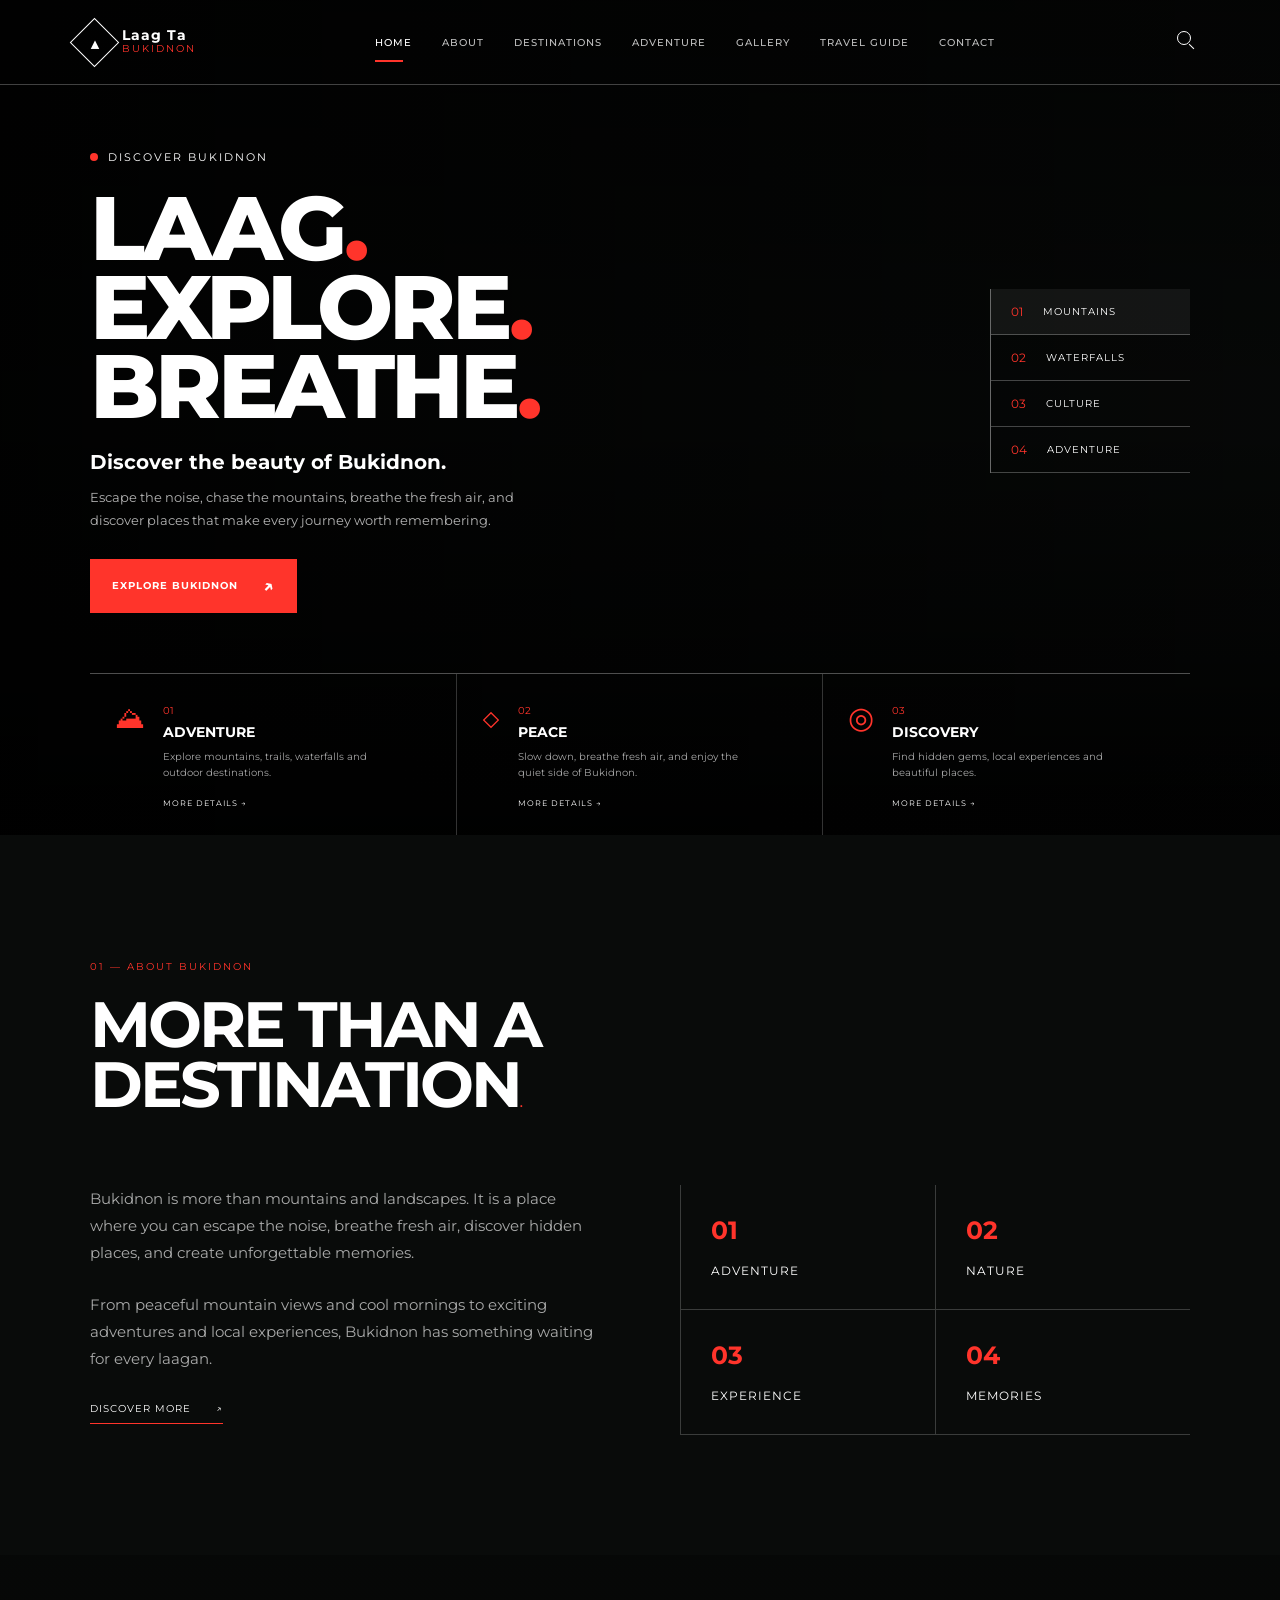
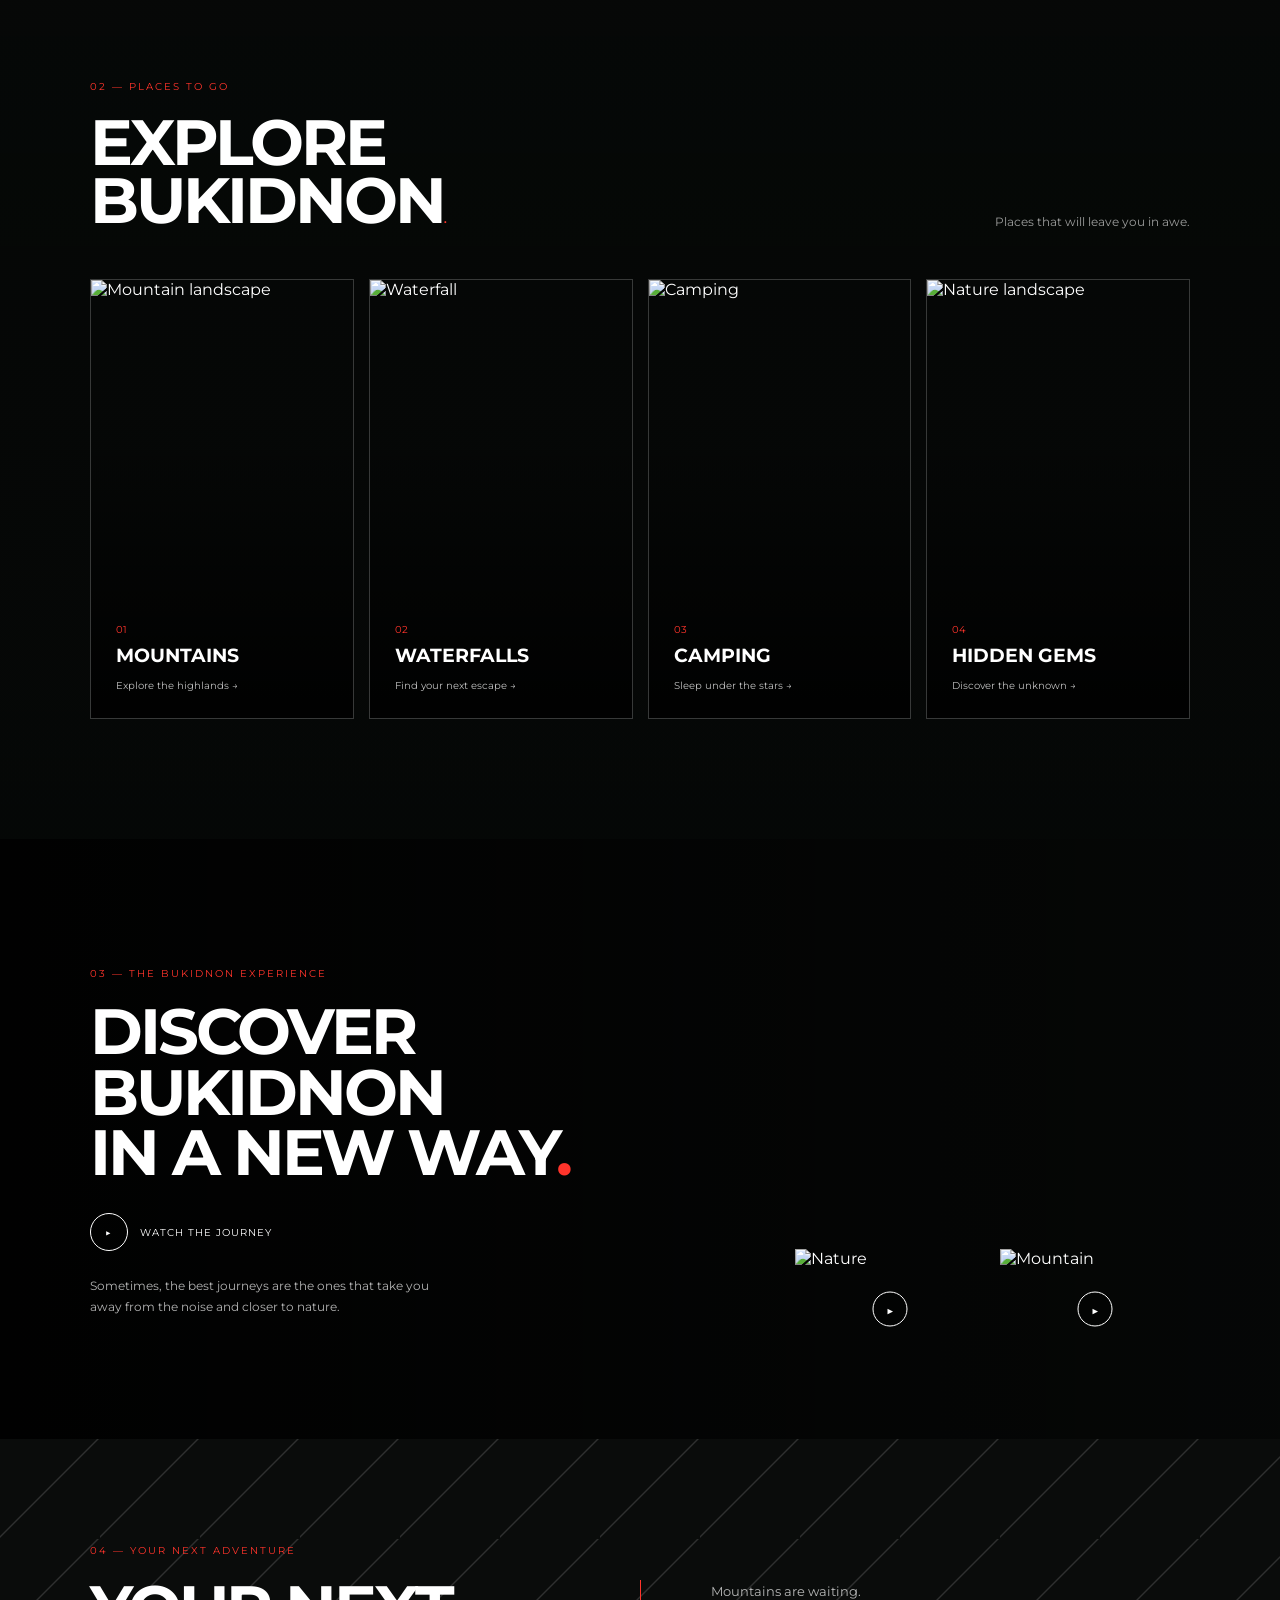
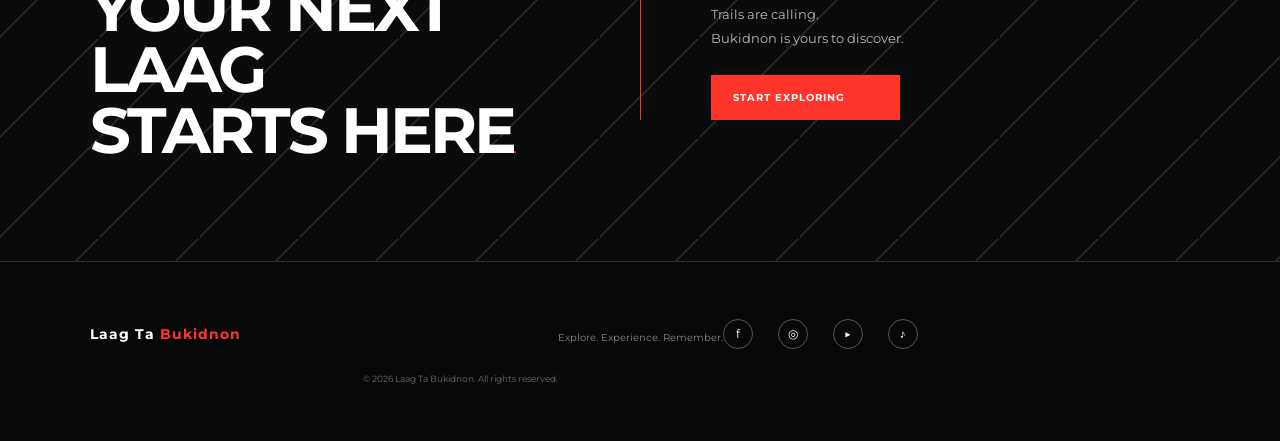
==== index.html @ c911a961 "Temp." ====
<!DOCTYPE html>
<html lang="en">
<head>
    <meta charset="UTF-8">
    <meta name="viewport" content="width=device-width, initial-scale=1.0">

    <title>Laag Ta Bukidnon | Explore Bukidnon</title>

    <link rel="stylesheet" href="style.css">

    <!-- Google Font -->
    <link rel="preconnect" href="https://fonts.googleapis.com">
    <link rel="preconnect" href="https://fonts.gstatic.com" crossorigin>
    <link href="https://fonts.googleapis.com/css2?family=Montserrat:wght@300;400;500;600;700;800&display=swap" rel="stylesheet">
</head>

<body>

    <!-- ================= NAVBAR ================= -->

    <header class="navbar">

        <a href="#home" class="logo">

            <div class="logo-symbol">
                <span>▲</span>
            </div>

            <div class="logo-name">
                <strong>Laag Ta</strong>
                <small>BUKIDNON</small>
            </div>

        </a>


        <nav class="nav-links">

            <a href="#home" class="active">HOME</a>
            <a href="#about">ABOUT</a>
            <a href="#destinations">DESTINATIONS</a>
            <a href="#adventure">ADVENTURE</a>
            <a href="#gallery">GALLERY</a>
            <a href="#guide">TRAVEL GUIDE</a>
            <a href="#contact">CONTACT</a>

        </nav>


        <button class="search-btn" aria-label="Search">
            <span></span>
        </button>


        <button class="menu-btn" id="menuBtn">
            ☰
        </button>

    </header>


    <!-- ================= HERO ================= -->

    <main>

        <section class="hero" id="home">

            <div class="hero-overlay"></div>

            <div class="hero-container">

                <div class="hero-text">

                    <div class="hero-label">
                        <span></span>
                        DISCOVER BUKIDNON
                    </div>


                    <h1>
                        LAAG<span>.</span><br>
                        EXPLORE<span>.</span><br>
                        BREATHE<span>.</span>
                    </h1>


                    <h2>
                        Discover the beauty of Bukidnon.
                    </h2>


                    <p>
                        Escape the noise, chase the mountains,
                        breathe the fresh air, and discover places
                        that make every journey worth remembering.
                    </p>


                    <a href="#destinations" class="red-btn">
                        EXPLORE BUKIDNON
                        <span>↗</span>
                    </a>

                </div>


                <!-- HERO NUMBERS -->

                <div class="hero-number-list">

                    <div class="hero-number active">
                        <span>01</span>
                        <p>MOUNTAINS</p>
                    </div>

                    <div class="hero-number">
                        <span>02</span>
                        <p>WATERFALLS</p>
                    </div>

                    <div class="hero-number">
                        <span>03</span>
                        <p>CULTURE</p>
                    </div>

                    <div class="hero-number">
                        <span>04</span>
                        <p>ADVENTURE</p>
                    </div>

                </div>

            </div>


            <!-- HERO FEATURE CARDS -->

            <div class="hero-features">

                <div class="feature">

                    <div class="feature-icon">
                        ⛰
                    </div>

                    <div>
                        <small>01</small>

                        <h3>ADVENTURE</h3>

                        <p>
                            Explore mountains, trails,
                            waterfalls and outdoor destinations.
                        </p>

                        <a href="#adventure">
                            MORE DETAILS →
                        </a>
                    </div>

                </div>


                <div class="feature">

                    <div class="feature-icon">
                        ◇
                    </div>

                    <div>
                        <small>02</small>

                        <h3>PEACE</h3>

                        <p>
                            Slow down, breathe fresh air,
                            and enjoy the quiet side of Bukidnon.
                        </p>

                        <a href="#about">
                            MORE DETAILS →
                        </a>
                    </div>

                </div>


                <div class="feature">

                    <div class="feature-icon">
                        ◎
                    </div>

                    <div>
                        <small>03</small>

                        <h3>DISCOVERY</h3>

                        <p>
                            Find hidden gems, local experiences
                            and beautiful places.
                        </p>

                        <a href="#destinations">
                            MORE DETAILS →
                        </a>
                    </div>

                </div>

            </div>

        </section>


        <!-- ================= ABOUT ================= -->

        <section class="about section" id="about">

            <div class="section-title">

                <span>01 — ABOUT BUKIDNON</span>

                <h2>
                    MORE THAN A<br>
                    DESTINATION<span>.</span>
                </h2>

            </div>


            <div class="about-content">

                <div class="about-text">

                    <p>
                        Bukidnon is more than mountains and
                        landscapes. It is a place where you can
                        escape the noise, breathe fresh air,
                        discover hidden places, and create
                        unforgettable memories.
                    </p>

                    <p>
                        From peaceful mountain views and cool
                        mornings to exciting adventures and
                        local experiences, Bukidnon has something
                        waiting for every laagan.
                    </p>


                    <a href="#destinations" class="line-link">
                        DISCOVER MORE
                        <span>↗</span>
                    </a>

                </div>


                <div class="about-stats">

                    <div>
                        <strong>01</strong>
                        <span>ADVENTURE</span>
                    </div>

                    <div>
                        <strong>02</strong>
                        <span>NATURE</span>
                    </div>

                    <div>
                        <strong>03</strong>
                        <span>EXPERIENCE</span>
                    </div>

                    <div>
                        <strong>04</strong>
                        <span>MEMORIES</span>
                    </div>

                </div>

            </div>

        </section>


        <!-- ================= DESTINATIONS ================= -->

        <section class="destinations section" id="destinations">

            <div class="destination-header">

                <div>

                    <span>02 — PLACES TO GO</span>

                    <h2>
                        EXPLORE<br>
                        BUKIDNON<span>.</span>
                    </h2>

                </div>

                <p>
                    Places that will leave you in awe.
                </p>

            </div>


            <div class="destination-grid">

                <!-- CARD 1 -->

                <article class="destination-card">

                    <img
                        src="https://images.unsplash.com/photo-1464822759023-fed622ff2c3b?auto=format&fit=crop&w=900&q=80"
                        alt="Mountain landscape"
                    >

                    <div class="card-overlay"></div>

                    <div class="card-info">

                        <span>01</span>

                        <h3>MOUNTAINS</h3>

                        <a href="#">
                            Explore the highlands →
                        </a>

                    </div>

                </article>


                <!-- CARD 2 -->

                <article class="destination-card">

                    <img
                        src="https://images.unsplash.com/photo-1432405972618-c60b0225b8f9?auto=format&fit=crop&w=900&q=80"
                        alt="Waterfall"
                    >

                    <div class="card-overlay"></div>

                    <div class="card-info">

                        <span>02</span>

                        <h3>WATERFALLS</h3>

                        <a href="#">
                            Find your next escape →
                        </a>

                    </div>

                </article>


                <!-- CARD 3 -->

                <article class="destination-card">

                    <img
                        src="https://images.unsplash.com/photo-1504851149312-7a075b496cc7?auto=format&fit=crop&w=900&q=80"
                        alt="Camping"
                    >

                    <div class="card-overlay"></div>

                    <div class="card-info">

                        <span>03</span>

                        <h3>CAMPING</h3>

                        <a href="#">
                            Sleep under the stars →
                        </a>

                    </div>

                </article>


                <!-- CARD 4 -->

                <article class="destination-card">

                    <img
                        src="https://images.unsplash.com/photo-1500534623283-312aade485b7?auto=format&fit=crop&w=900&q=80"
                        alt="Nature landscape"
                    >

                    <div class="card-overlay"></div>

                    <div class="card-info">

                        <span>04</span>

                        <h3>HIDDEN GEMS</h3>

                        <a href="#">
                            Discover the unknown →
                        </a>

                    </div>

                </article>

            </div>

        </section>


        <!-- ================= ADVENTURE ================= -->

        <section class="adventure" id="adventure">

            <div class="adventure-overlay"></div>

            <div class="adventure-content">

                <span>03 — THE BUKIDNON EXPERIENCE</span>

                <h2>
                    DISCOVER BUKIDNON<br>
                    IN A NEW WAY<span>.</span>
                </h2>


                <button class="watch-btn" id="watchBtn">

                    <span class="play-icon">▶</span>

                    WATCH THE JOURNEY

                </button>


                <p>
                    Sometimes, the best journeys are the ones
                    that take you away from the noise and closer
                    to nature.
                </p>

            </div>


            <div class="mini-gallery">

                <div class="mini-card">

                    <img
                        src="https://images.unsplash.com/photo-1500534623283-312aade485b7?auto=format&fit=crop&w=800&q=80"
                        alt="Nature"
                    >

                    <button class="mini-play">▶</button>

                </div>


                <div class="mini-card">

                    <img
                        src="https://images.unsplash.com/photo-1464822759023-fed622ff2c3b?auto=format&fit=crop&w=800&q=80"
                        alt="Mountain"
                    >

                    <button class="mini-play">▶</button>

                </div>

            </div>

        </section>


        <!-- ================= GUIDE CTA ================= -->

        <section class="guide" id="guide">

            <div class="guide-decoration"></div>

            <div class="guide-left">

                <span>04 — YOUR NEXT ADVENTURE</span>

                <h2>
                    YOUR NEXT LAAG<br>
                    STARTS HERE<span>.</span>
                </h2>

            </div>


            <div class="guide-right">

                <p>
                    Mountains are waiting.<br>
                    Trails are calling.<br>
                    Bukidnon is yours to discover.
                </p>

                <a href="#destinations" class="red-btn">
                    START EXPLORING
                    <span>→</span>
                </a>

            </div>

        </section>

    </main>


    <!-- ================= FOOTER ================= -->

    <footer id="contact">

        <div class="footer-logo">
            Laag Ta <span>Bukidnon</span>
        </div>

        <p>
            Explore. Experience. Remember.
        </p>


        <div class="socials">

            <a href="#">f</a>
            <a href="#">◎</a>
            <a href="#">▶</a>
            <a href="#">♪</a>

        </div>


        <div class="copyright">
            © 2026 Laag Ta Bukidnon. All rights reserved.
        </div>

    </footer>


    <!-- JAVASCRIPT -->

    <script src="script.js"></script>

</body>
</html>
---- style.css ----
/* ========================================
   RESET
======================================== */

* {
    margin: 0;
    padding: 0;
    box-sizing: border-box;
}

html {
    scroll-behavior: smooth;
}

body {
    font-family: "Montserrat", Arial, sans-serif;
    background: #080a09;
    color: white;
}

a {
    color: inherit;
    text-decoration: none;
}

button {
    font-family: inherit;
}


/* ========================================
   NAVBAR
======================================== */

.navbar {
    position: absolute;
    z-index: 100;

    top: 0;
    left: 0;

    width: 100%;
    height: 85px;

    padding: 0 6%;

    display: flex;
    align-items: center;
    justify-content: space-between;

    border-bottom: 1px solid rgba(255,255,255,0.25);
}


/* LOGO */

.logo {
    display: flex;
    align-items: center;
    gap: 10px;
}

.logo-symbol {
    width: 35px;
    height: 35px;

    display: flex;
    align-items: center;
    justify-content: center;

    border: 1px solid white;

    transform: rotate(45deg);
}

.logo-symbol span {
    transform: rotate(-45deg);

    font-size: 20px;
}

.logo-name {
    display: flex;
    flex-direction: column;

    line-height: 14px;
}

.logo-name strong {
    font-size: 14px;
    letter-spacing: 1px;
}

.logo-name small {
    color: #ff342b;

    font-size: 10px;
    letter-spacing: 2px;
}


/* NAV LINKS */

.nav-links {
    display: flex;
    gap: 30px;
}

.nav-links a {
    position: relative;

    color: rgba(255,255,255,0.75);

    font-size: 10px;
    font-weight: 500;
    letter-spacing: 1px;

    transition: 0.3s;
}

.nav-links a:hover {
    color: white;
}

.nav-links a.active {
    color: white;
}

.nav-links a.active::after {
    content: "";

    position: absolute;

    left: 0;
    bottom: -13px;

    width: 28px;
    height: 2px;

    background: #ff342b;
}


/* SEARCH */

.search-btn {
    width: 30px;
    height: 30px;

    border: 0;
    background: transparent;

    cursor: pointer;

    position: relative;
}

.search-btn span {
    position: absolute;

    width: 14px;
    height: 14px;

    border: 1.5px solid white;
    border-radius: 50%;

    top: 4px;
    left: 4px;
}

.search-btn span::after {
    content: "";

    position: absolute;

    width: 7px;
    height: 1px;

    background: white;

    right: -5px;
    bottom: -3px;

    transform: rotate(45deg);
}


/* MOBILE MENU */

.menu-btn {
    display: none;

    color: white;

    border: 0;
    background: transparent;

    font-size: 25px;

    cursor: pointer;
}


/* ========================================
   HERO
======================================== */

.hero {
    position: relative;

    min-height: 760px;

    display: flex;
    flex-direction: column;
    justify-content: space-between;

    background-image:
        url("https://images.unsplash.com/photo-1464822759023-fed622ff2c3b?auto=format&fit=crop&w=2200&q=90");

    background-size: cover;
    background-position: center;
}


/* DARK OVERLAY */

.hero-overlay {
    position: absolute;

    inset: 0;

    background:
        linear-gradient(
            90deg,
            rgba(0,0,0,0.85),
            rgba(0,0,0,0.25)
        ),
        linear-gradient(
            to bottom,
            rgba(0,0,0,0.45),
            transparent 50%,
            rgba(0,0,0,0.85)
        );
}


/* HERO CONTAINER */

.hero-container {
    position: relative;
    z-index: 2;

    min-height: 570px;

    padding: 150px 7% 60px;

    display: flex;
    align-items: center;
    justify-content: space-between;
}


/* HERO TEXT */

.hero-text {
    max-width: 620px;
}

.hero-label {
    display: flex;
    align-items: center;
    gap: 10px;

    margin-bottom: 25px;

    font-size: 11px;
    letter-spacing: 2px;
}

.hero-label span {
    width: 8px;
    height: 8px;

    background: #ff342b;

    border-radius: 50%;
}


.hero-text h1 {
    font-size: clamp(60px, 7vw, 105px);

    line-height: 0.88;

    letter-spacing: -4px;

    font-weight: 800;

    margin-bottom: 25px;
}

.hero-text h1 span {
    color: #ff342b;
}


.hero-text h2 {
    font-size: 20px;

    margin-bottom: 12px;
}

.hero-text > p {
    max-width: 430px;

    color: rgba(255,255,255,0.7);

    font-size: 13px;

    line-height: 1.7;

    margin-bottom: 28px;
}


/* RED BUTTON */

.red-btn {
    display: inline-flex;
    align-items: center;
    gap: 25px;

    padding: 16px 22px;

    background: #ff342b;

    font-size: 10px;
    font-weight: 700;

    letter-spacing: 1px;

    transition: 0.3s;
}

.red-btn:hover {
    background: white;
    color: black;

    transform: translateY(-3px);
}

.red-btn span {
    font-size: 18px;
}


/* HERO NUMBERS */

.hero-number-list {
    width: 200px;

    border-left: 1px solid rgba(255,255,255,0.4);
}

.hero-number {
    display: flex;
    align-items: center;
    gap: 20px;

    padding: 15px 20px;

    border-bottom: 1px solid rgba(255,255,255,0.25);

    transition: 0.3s;
}

.hero-number span {
    color: #ff342b;

    font-size: 12px;
}

.hero-number p {
    font-size: 10px;

    letter-spacing: 1px;
}

.hero-number:hover,
.hero-number.active {
    background: rgba(255,255,255,0.06);
}


/* ========================================
   HERO FEATURES
======================================== */

.hero-features {
    position: relative;
    z-index: 3;

    display: grid;
    grid-template-columns: repeat(3, 1fr);

    margin: 0 7%;

    border-top: 1px solid rgba(255,255,255,0.3);
}

.feature {
    display: flex;
    gap: 18px;

    padding: 25px;

    border-right: 1px solid rgba(255,255,255,0.2);
}

.feature:last-child {
    border-right: none;
}

.feature-icon {
    color: #ff342b;

    font-size: 30px;
}

.feature small {
    color: #ff342b;

    font-size: 10px;
}

.feature h3 {
    font-size: 14px;

    margin: 5px 0 8px;
}

.feature p {
    color: rgba(255,255,255,0.65);

    font-size: 10px;

    line-height: 1.6;

    max-width: 220px;

    margin-bottom: 10px;
}

.feature a {
    font-size: 8px;

    letter-spacing: 1px;

    transition: 0.3s;
}

.feature a:hover {
    color: #ff342b;
}


/* ========================================
   GENERAL SECTION
======================================== */

.section {
    padding: 120px 7%;
}

.section-title span,
.destination-header span,
.adventure-content > span,
.guide span {
    color: #ff342b;

    font-size: 10px;

    letter-spacing: 2px;
}


/* ========================================
   ABOUT
======================================== */

.about {
    background: #090b0a;
}

.section-title h2 {
    font-size: clamp(45px, 5vw, 75px);

    line-height: 0.95;

    margin-top: 20px;

    letter-spacing: -3px;
}

.section-title h2 span {
    color: #ff342b;
}


.about-content {
    margin-top: 70px;

    display: grid;
    grid-template-columns: 1fr 1fr;

    gap: 80px;
}

.about-text {
    max-width: 600px;
}

.about-text p {
    color: rgba(255,255,255,0.65);

    font-size: 15px;

    line-height: 1.8;

    margin-bottom: 25px;
}

.line-link {
    display: inline-flex;
    gap: 25px;

    padding-bottom: 8px;

    border-bottom: 1px solid #ff342b;

    font-size: 10px;

    letter-spacing: 1px;
}


.about-stats {
    display: grid;
    grid-template-columns: 1fr 1fr;
}

.about-stats div {
    padding: 30px;

    border-left: 1px solid rgba(255,255,255,0.2);
    border-bottom: 1px solid rgba(255,255,255,0.2);
}

.about-stats strong {
    display: block;

    color: #ff342b;

    font-size: 25px;

    margin-bottom: 15px;
}

.about-stats span {
    font-size: 12px;

    letter-spacing: 1px;
}


/* ========================================
   DESTINATIONS
======================================== */

.destinations {
    background:
        linear-gradient(
            rgba(5,7,6,0.8),
            rgba(5,7,6,0.95)
        ),
        url("https://images.unsplash.com/photo-1500534623283-312aade485b7?auto=format&fit=crop&w=2200&q=80");

    background-size: cover;
    background-position: center;
}

.destination-header {
    display: flex;

    align-items: flex-end;

    justify-content: space-between;

    margin-bottom: 50px;
}

.destination-header h2 {
    font-size: clamp(45px, 5vw, 70px);

    line-height: 0.9;

    margin-top: 20px;

    letter-spacing: -3px;
}

.destination-header h2 span {
    color: #ff342b;
}

.destination-header > p {
    color: rgba(255,255,255,0.6);

    font-size: 12px;
}


/* DESTINATION GRID */

.destination-grid {
    display: grid;

    grid-template-columns: repeat(4, 1fr);

    gap: 15px;
}

.destination-card {
    position: relative;

    height: 440px;

    overflow: hidden;

    border: 1px solid rgba(255,255,255,0.2);
}

.destination-card img {
    width: 100%;
    height: 100%;

    object-fit: cover;

    transition: 0.7s;
}

.destination-card:hover img {
    transform: scale(1.08);
}

.card-overlay {
    position: absolute;

    inset: 0;

    background:
        linear-gradient(
            transparent 35%,
            rgba(0,0,0,0.9)
        );
}

.card-info {
    position: absolute;

    left: 25px;
    right: 20px;
    bottom: 25px;
}

.card-info > span {
    color: #ff342b;

    font-size: 10px;
}

.card-info h3 {
    font-size: 19px;

    margin: 7px 0;
}

.card-info a {
    color: rgba(255,255,255,0.75);

    font-size: 10px;
}


/* ========================================
   ADVENTURE
======================================== */

.adventure {
    position: relative;

    min-height: 600px;

    display: flex;
    align-items: center;

    padding: 100px 7%;

    background:
        url("https://images.unsplash.com/photo-1448375240586-882707db888b?auto=format&fit=crop&w=2200&q=85");

    background-size: cover;
    background-position: center;
}

.adventure-overlay {
    position: absolute;

    inset: 0;

    background:
        linear-gradient(
            90deg,
            rgba(0,0,0,0.9),
            rgba(0,0,0,0.35)
        );
}

.adventure-content {
    position: relative;
    z-index: 2;

    max-width: 550px;
}

.adventure-content h2 {
    font-size: clamp(45px, 5vw, 70px);

    line-height: 0.95;

    letter-spacing: -3px;

    margin: 20px 0 30px;
}

.adventure-content h2 span {
    color: #ff342b;
}

.adventure-content p {
    max-width: 370px;

    color: rgba(255,255,255,0.7);

    font-size: 12px;

    line-height: 1.7;

    margin-top: 25px;
}


/* WATCH BUTTON */

.watch-btn {
    display: flex;
    align-items: center;
    gap: 12px;

    border: 0;

    background: transparent;

    color: white;

    font-size: 10px;

    letter-spacing: 1px;

    cursor: pointer;
}

.play-icon {
    width: 38px;
    height: 38px;

    display: flex;
    align-items: center;
    justify-content: center;

    border: 1px solid white;
    border-radius: 50%;

    font-size: 10px;

    transition: 0.3s;
}

.watch-btn:hover .play-icon {
    background: #ff342b;

    border-color: #ff342b;
}


/* MINI GALLERY */

.mini-gallery {
    position: absolute;

    z-index: 3;

    right: 7%;
    bottom: 70px;

    display: flex;

    gap: 15px;
}

.mini-card {
    position: relative;

    width: 190px;
    height: 120px;

    overflow: hidden;
}

.mini-card img {
    width: 100%;
    height: 100%;

    object-fit: cover;
}

.mini-play {
    position: absolute;

    top: 50%;
    left: 50%;

    transform: translate(-50%, -50%);

    width: 35px;
    height: 35px;

    border: 1px solid white;

    border-radius: 50%;

    background: rgba(0,0,0,0.4);

    color: white;

    cursor: pointer;
}


/* ========================================
   GUIDE
======================================== */

.guide {
    position: relative;

    min-height: 400px;

    padding: 100px 7%;

    display: grid;
    grid-template-columns: 1fr 1fr;

    align-items: center;

    background: #0a0c0b;

    overflow: hidden;
}

.guide-decoration {
    position: absolute;

    inset: 0;

    opacity: 0.15;

    background-image:
        linear-gradient(
            135deg,
            transparent 48%,
            white 49%,
            transparent 50%
        );

    background-size: 100px 100px;
}

.guide-left,
.guide-right {
    position: relative;
    z-index: 2;
}

.guide-left h2 {
    font-size: clamp(45px, 5vw, 70px);

    line-height: 0.95;

    letter-spacing: -3px;

    margin-top: 20px;
}

.guide-left h2 span {
    color: #ff342b;
}

.guide-right {
    padding-left: 70px;

    border-left: 1px solid #ff342b;
}

.guide-right p {
    color: rgba(255,255,255,0.7);

    font-size: 13px;

    line-height: 1.8;

    margin-bottom: 25px;
}


/* ========================================
   FOOTER
======================================== */

footer {
    min-height: 180px;

    padding: 45px 7%;

    display: grid;

    grid-template-columns: 1fr auto 1fr;

    align-items: center;

    border-top: 1px solid rgba(255,255,255,0.15);

    background: #070908;
}

.footer-logo {
    font-weight: 700;

    font-size: 14px;

    letter-spacing: 1px;
}

.footer-logo span {
    color: #ff342b;
}

footer > p {
    color: rgba(255,255,255,0.5);

    font-size: 10px;

    margin-top: 8px;
}

.socials {
    display: flex;

    gap: 25px;
}

.socials a {
    width: 30px;
    height: 30px;

    display: flex;
    align-items: center;
    justify-content: center;

    border: 1px solid rgba(255,255,255,0.3);

    border-radius: 50%;

    font-size: 12px;

    transition: 0.3s;
}

.socials a:hover {
    background: #ff342b;

    border-color: #ff342b;
}

.copyright {
    text-align: right;

    color: rgba(255,255,255,0.4);

    font-size: 9px;
}


/* ========================================
   RESPONSIVE
======================================== */

@media (max-width: 1000px) {

    .nav-links {
        gap: 15px;
    }

    .nav-links a {
        font-size: 9px;
    }

    .destination-grid {
        grid-template-columns: repeat(2, 1fr);
    }

    .hero-number-list {
        width: 170px;
    }

}


@media (max-width: 768px) {

    .navbar {
        height: 70px;

        padding: 0 5%;
    }

    .nav-links {
        position: fixed;

        top: 70px;
        right: -100%;

        width: 100%;

        padding: 35px;

        flex-direction: column;

        background: #080a09;

        transition: 0.4s;
    }

    .nav-links.show {
        right: 0;
    }

    .nav-links a {
        font-size: 13px;
    }

    .search-btn {
        display: none;
    }

    .menu-btn {
        display: block;
    }


    /* HERO */

    .hero {
        min-height: auto;
    }

    .hero-container {
        min-height: 650px;

        padding: 130px 7% 50px;

        flex-direction: column;

        align-items: flex-start;

        justify-content: center;
    }

    .hero-text h1 {
        font-size: 65px;

        letter-spacing: -3px;
    }

    .hero-number-list {
        display: none;
    }

    .hero-features {
        grid-template-columns: 1fr;

        margin: 0;
    }

    .feature {
        border-right: 0;

        border-bottom: 1px solid rgba(255,255,255,0.2);
    }


    /* ABOUT */

    .about-content {
        grid-template-columns: 1fr;

        gap: 50px;
    }


    /* DESTINATIONS */

    .destination-header {
        flex-direction: column;

        align-items: flex-start;

        gap: 20px;
    }

    .destination-grid {
        grid-template-columns: 1fr 1fr;
    }

    .destination-card {
        height: 350px;
    }


    /* ADVENTURE */

    .adventure {
        min-height: 700px;

        align-items: flex-start;

        padding-top: 100px;
    }

    .mini-gallery {
        left: 7%;
        right: auto;
        bottom: 50px;
    }


    /* GUIDE */

    .guide {
        grid-template-columns: 1fr;

        gap: 50px;
    }

    .guide-right {
        padding-left: 25px;
    }


    /* FOOTER */

    footer {
        grid-template-columns: 1fr;

        gap: 25px;
    }

    .copyright {
        text-align: left;
    }

}


@media (max-width: 500px) {

    .hero-text h1 {
        font-size: 53px;
    }

    .hero-text h2 {
        font-size: 17px;
    }

    .destination-grid {
        grid-template-columns: 1fr;
    }

    .destination-card {
        height: 400px;
    }

    .about-stats {
        grid-template-columns: 1fr;
    }

    .mini-gallery {
        flex-direction: column;
    }

    .mini-card {
        width: 160px;
        height: 100px;
    }

}
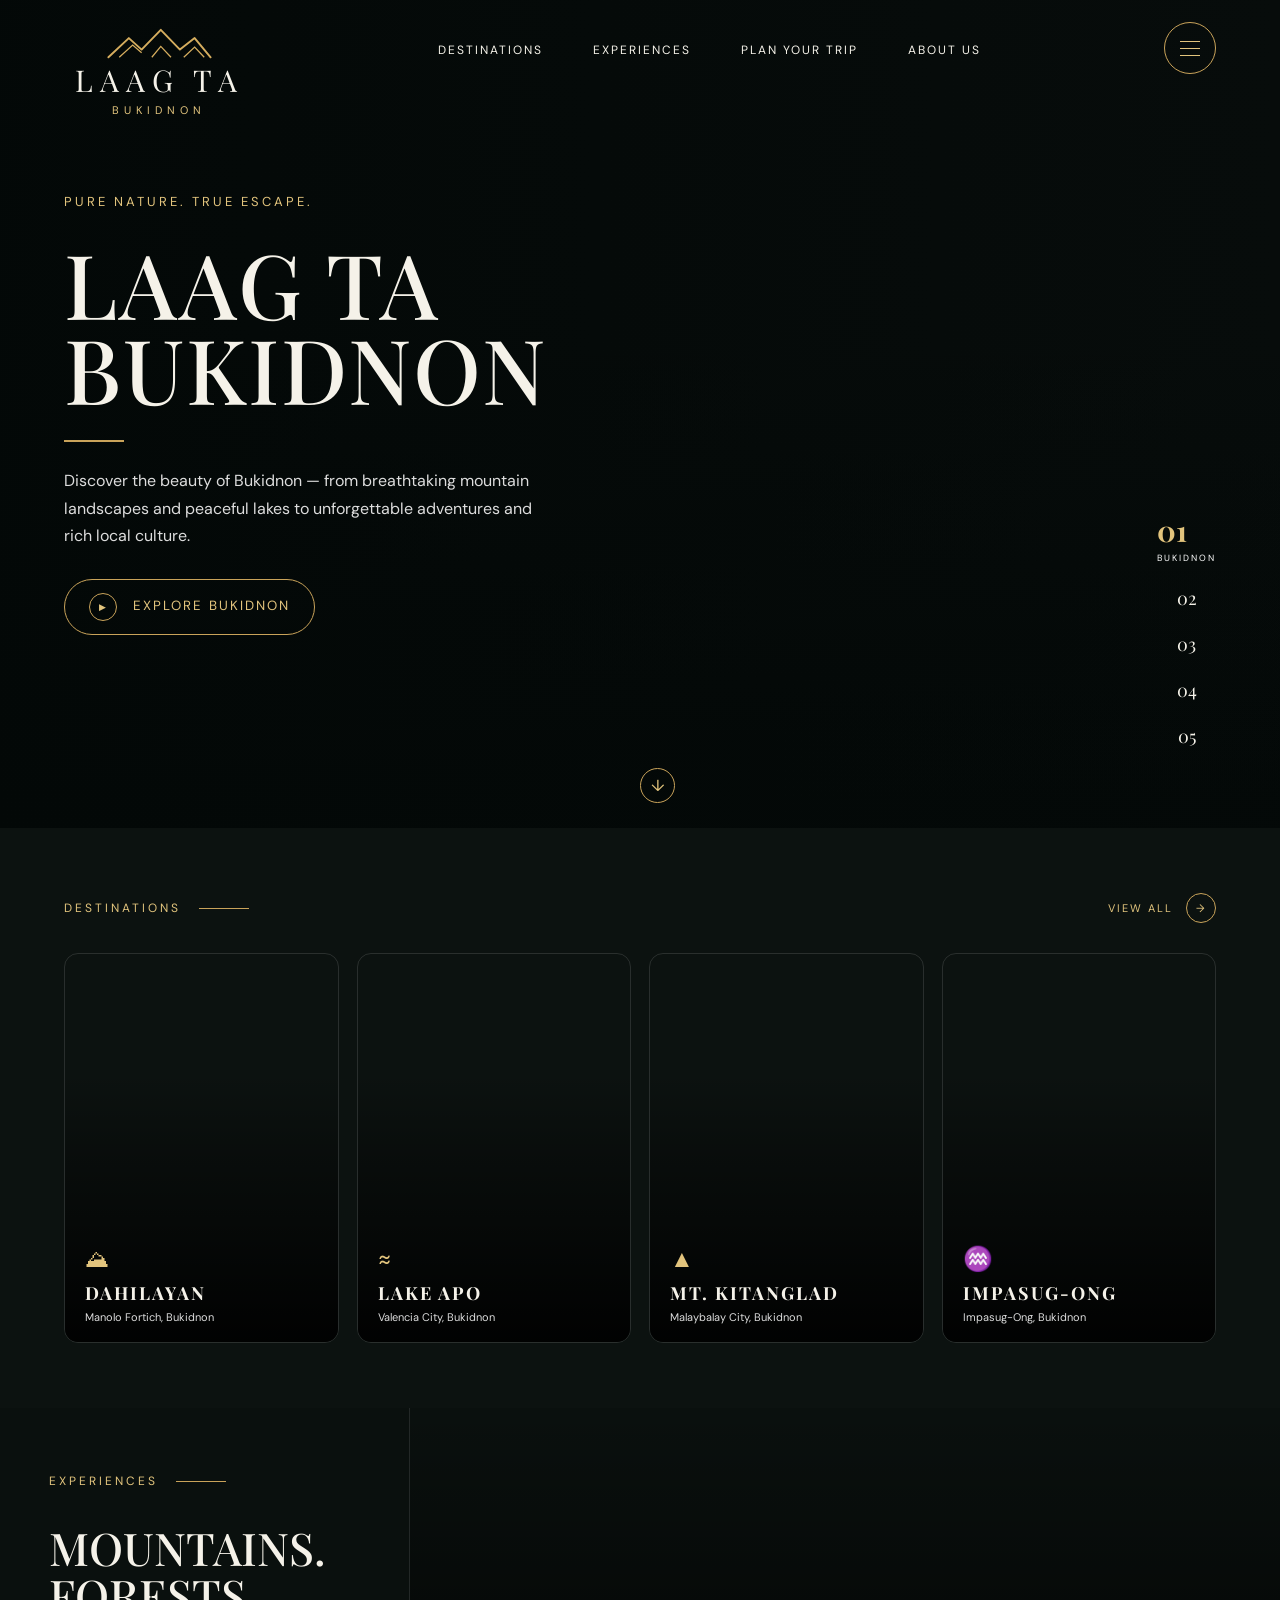
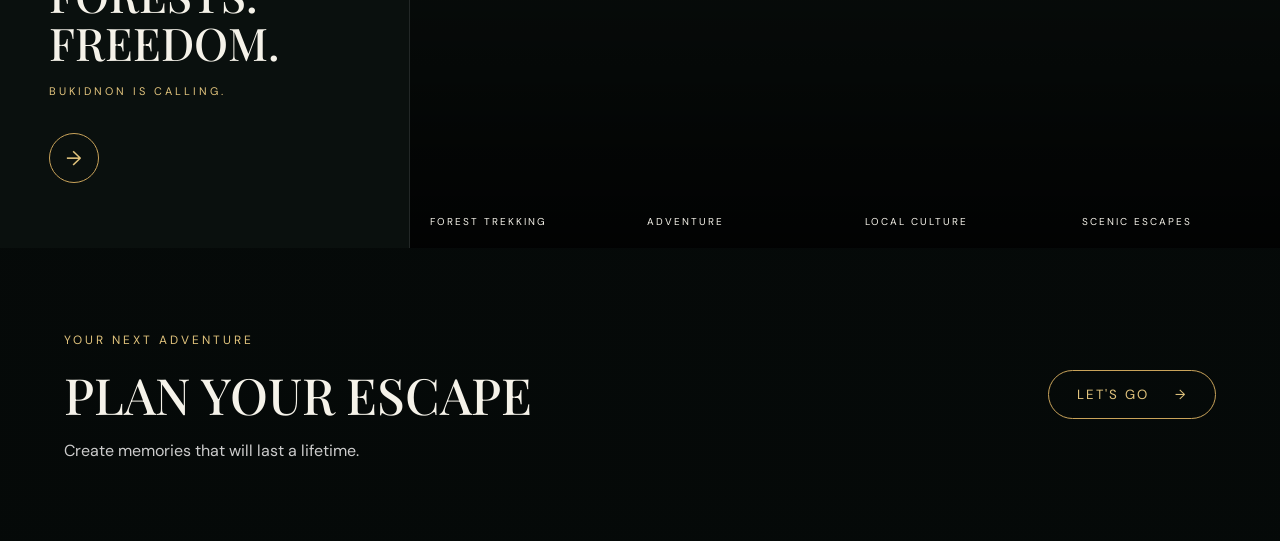
==== commit 1878f57d: "Temp 01" ====
--- a/index.html
+++ b/index.html
@@ -4,557 +4,681 @@
     <meta charset="UTF-8">
     <meta name="viewport" content="width=device-width, initial-scale=1.0">
 
-    <title>Laag Ta Bukidnon | Explore Bukidnon</title>
-
-    <link rel="stylesheet" href="style.css">
-
-    <!-- Google Font -->
+    <title>Laag Ta Bukidnon</title>
+
     <link rel="preconnect" href="https://fonts.googleapis.com">
     <link rel="preconnect" href="https://fonts.gstatic.com" crossorigin>
-    <link href="https://fonts.googleapis.com/css2?family=Montserrat:wght@300;400;500;600;700;800&display=swap" rel="stylesheet">
+
+    <link href="https://fonts.googleapis.com/css2?family=DM+Sans:wght@300;400;500;600;700&family=Playfair+Display:wght@500;600;700&display=swap" rel="stylesheet">
+
+    <link rel="stylesheet" href="style.css">
 </head>
 
 <body>
 
-    <!-- ================= NAVBAR ================= -->
-
-    <header class="navbar">
-
-        <a href="#home" class="logo">
-
-            <div class="logo-symbol">
-                <span>▲</span>
-            </div>
-
-            <div class="logo-name">
-                <strong>Laag Ta</strong>
-                <small>BUKIDNON</small>
-            </div>
-
+<!-- =====================================================
+     HEADER
+===================================================== -->
+
+<header class="header">
+
+    <a href="#" class="logo">
+
+        <!-- MOUNTAIN LOGO -->
+        <svg class="mountain-logo"
+             viewBox="0 0 180 70"
+             xmlns="http://www.w3.org/2000/svg">
+
+            <path
+                d="M10 55 L42 25 L62 43 L92 12 L122 43 L145 25 L170 55"
+                fill="none"
+                stroke="#d5ad5e"
+                stroke-width="3"
+                stroke-linecap="round"
+                stroke-linejoin="round"
+            />
+
+            <path
+                d="M27 55 L48 36 L62 48"
+                fill="none"
+                stroke="#d5ad5e"
+                stroke-width="2"
+            />
+
+            <path
+                d="M78 55 L92 38 L108 55"
+                fill="none"
+                stroke="#d5ad5e"
+                stroke-width="2"
+            />
+
+            <path
+                d="M128 55 L145 39 L160 55"
+                fill="none"
+                stroke="#d5ad5e"
+                stroke-width="2"
+            />
+
+        </svg>
+
+        <span class="logo-title">
+            LAAG TA
+        </span>
+
+        <span class="logo-subtitle">
+            BUKIDNON
+        </span>
+
+    </a>
+
+
+    <!-- DESKTOP NAVIGATION -->
+
+    <nav class="navigation">
+
+        <a href="#destinations">
+            DESTINATIONS
         </a>
 
-
-        <nav class="nav-links">
-
-            <a href="#home" class="active">HOME</a>
-            <a href="#about">ABOUT</a>
-            <a href="#destinations">DESTINATIONS</a>
-            <a href="#adventure">ADVENTURE</a>
-            <a href="#gallery">GALLERY</a>
-            <a href="#guide">TRAVEL GUIDE</a>
-            <a href="#contact">CONTACT</a>
-
-        </nav>
-
-
-        <button class="search-btn" aria-label="Search">
-            <span></span>
+        <a href="#experiences">
+            EXPERIENCES
+        </a>
+
+        <a href="#plan">
+            PLAN YOUR TRIP
+        </a>
+
+        <a href="#about">
+            ABOUT US
+        </a>
+
+    </nav>
+
+
+    <!-- MENU BUTTON -->
+
+    <button class="menu-button" id="menuButton">
+
+        <span></span>
+        <span></span>
+        <span></span>
+
+    </button>
+
+</header>
+
+
+
+<!-- =====================================================
+     MOBILE MENU
+===================================================== -->
+
+<div class="mobile-menu" id="mobileMenu">
+
+    <button class="close-button" id="closeButton">
+        ×
+    </button>
+
+    <a href="#destinations">
+        DESTINATIONS
+    </a>
+
+    <a href="#experiences">
+        EXPERIENCES
+    </a>
+
+    <a href="#plan">
+        PLAN YOUR TRIP
+    </a>
+
+    <a href="#about">
+        ABOUT US
+    </a>
+
+</div>
+
+
+
+<!-- =====================================================
+     HERO SECTION
+===================================================== -->
+
+<section class="hero" id="about">
+
+    <div class="hero-background"></div>
+
+    <div class="hero-content">
+
+        <p class="eyebrow">
+            PURE NATURE. TRUE ESCAPE.
+        </p>
+
+        <h1>
+            LAAG TA<br>
+            BUKIDNON
+        </h1>
+
+        <div class="gold-line"></div>
+
+        <p class="hero-description">
+
+            Discover the beauty of Bukidnon —
+            from breathtaking mountain landscapes
+            and peaceful lakes to unforgettable
+            adventures and rich local culture.
+
+        </p>
+
+        <button class="explore-button" id="exploreButton">
+
+            <span class="play-icon">
+                ▶
+            </span>
+
+            EXPLORE BUKIDNON
+
         </button>
 
-
-        <button class="menu-btn" id="menuBtn">
-            ☰
+    </div>
+
+
+    <!-- HERO PAGINATION -->
+
+    <div class="hero-pagination">
+
+        <div class="pagination active">
+
+            <strong>01</strong>
+
+            <small>
+                BUKIDNON
+            </small>
+
+        </div>
+
+        <div class="pagination">
+            02
+        </div>
+
+        <div class="pagination">
+            03
+        </div>
+
+        <div class="pagination">
+            04
+        </div>
+
+        <div class="pagination">
+            05
+        </div>
+
+    </div>
+
+
+    <div class="scroll-down">
+        ↓
+    </div>
+
+</section>
+
+
+
+<!-- =====================================================
+     DESTINATIONS
+===================================================== -->
+
+<section class="destinations section" id="destinations">
+
+    <div class="section-header">
+
+        <div class="section-title-wrapper">
+
+            <span class="section-label">
+                DESTINATIONS
+            </span>
+
+            <span class="section-line"></span>
+
+        </div>
+
+
+        <button class="view-all" id="viewAll">
+
+            VIEW ALL
+
+            <span>
+                →
+            </span>
+
         </button>
 
-    </header>
-
-
-    <!-- ================= HERO ================= -->
-
-    <main>
-
-        <section class="hero" id="home">
-
-            <div class="hero-overlay"></div>
-
-            <div class="hero-container">
-
-                <div class="hero-text">
-
-                    <div class="hero-label">
-                        <span></span>
-                        DISCOVER BUKIDNON
-                    </div>
-
-
-                    <h1>
-                        LAAG<span>.</span><br>
-                        EXPLORE<span>.</span><br>
-                        BREATHE<span>.</span>
-                    </h1>
-
-
-                    <h2>
-                        Discover the beauty of Bukidnon.
-                    </h2>
-
-
-                    <p>
-                        Escape the noise, chase the mountains,
-                        breathe the fresh air, and discover places
-                        that make every journey worth remembering.
-                    </p>
-
-
-                    <a href="#destinations" class="red-btn">
-                        EXPLORE BUKIDNON
-                        <span>↗</span>
-                    </a>
-
-                </div>
-
-
-                <!-- HERO NUMBERS -->
-
-                <div class="hero-number-list">
-
-                    <div class="hero-number active">
-                        <span>01</span>
-                        <p>MOUNTAINS</p>
-                    </div>
-
-                    <div class="hero-number">
-                        <span>02</span>
-                        <p>WATERFALLS</p>
-                    </div>
-
-                    <div class="hero-number">
-                        <span>03</span>
-                        <p>CULTURE</p>
-                    </div>
-
-                    <div class="hero-number">
-                        <span>04</span>
-                        <p>ADVENTURE</p>
-                    </div>
-
-                </div>
-
-            </div>
-
-
-            <!-- HERO FEATURE CARDS -->
-
-            <div class="hero-features">
-
-                <div class="feature">
-
-                    <div class="feature-icon">
-                        ⛰
-                    </div>
-
-                    <div>
-                        <small>01</small>
-
-                        <h3>ADVENTURE</h3>
-
-                        <p>
-                            Explore mountains, trails,
-                            waterfalls and outdoor destinations.
-                        </p>
-
-                        <a href="#adventure">
-                            MORE DETAILS →
-                        </a>
-                    </div>
-
-                </div>
-
-
-                <div class="feature">
-
-                    <div class="feature-icon">
-                        ◇
-                    </div>
-
-                    <div>
-                        <small>02</small>
-
-                        <h3>PEACE</h3>
-
-                        <p>
-                            Slow down, breathe fresh air,
-                            and enjoy the quiet side of Bukidnon.
-                        </p>
-
-                        <a href="#about">
-                            MORE DETAILS →
-                        </a>
-                    </div>
-
-                </div>
-
-
-                <div class="feature">
-
-                    <div class="feature-icon">
-                        ◎
-                    </div>
-
-                    <div>
-                        <small>03</small>
-
-                        <h3>DISCOVERY</h3>
-
-                        <p>
-                            Find hidden gems, local experiences
-                            and beautiful places.
-                        </p>
-
-                        <a href="#destinations">
-                            MORE DETAILS →
-                        </a>
-                    </div>
-
-                </div>
-
-            </div>
-
-        </section>
-
-
-        <!-- ================= ABOUT ================= -->
-
-        <section class="about section" id="about">
-
-            <div class="section-title">
-
-                <span>01 — ABOUT BUKIDNON</span>
-
-                <h2>
-                    MORE THAN A<br>
-                    DESTINATION<span>.</span>
-                </h2>
-
-            </div>
-
-
-            <div class="about-content">
-
-                <div class="about-text">
-
-                    <p>
-                        Bukidnon is more than mountains and
-                        landscapes. It is a place where you can
-                        escape the noise, breathe fresh air,
-                        discover hidden places, and create
-                        unforgettable memories.
-                    </p>
-
-                    <p>
-                        From peaceful mountain views and cool
-                        mornings to exciting adventures and
-                        local experiences, Bukidnon has something
-                        waiting for every laagan.
-                    </p>
-
-
-                    <a href="#destinations" class="line-link">
-                        DISCOVER MORE
-                        <span>↗</span>
-                    </a>
-
-                </div>
-
-
-                <div class="about-stats">
-
-                    <div>
-                        <strong>01</strong>
-                        <span>ADVENTURE</span>
-                    </div>
-
-                    <div>
-                        <strong>02</strong>
-                        <span>NATURE</span>
-                    </div>
-
-                    <div>
-                        <strong>03</strong>
-                        <span>EXPERIENCE</span>
-                    </div>
-
-                    <div>
-                        <strong>04</strong>
-                        <span>MEMORIES</span>
-                    </div>
-
-                </div>
-
-            </div>
-
-        </section>
-
-
-        <!-- ================= DESTINATIONS ================= -->
-
-        <section class="destinations section" id="destinations">
-
-            <div class="destination-header">
-
-                <div>
-
-                    <span>02 — PLACES TO GO</span>
-
-                    <h2>
-                        EXPLORE<br>
-                        BUKIDNON<span>.</span>
-                    </h2>
-
-                </div>
-
-                <p>
-                    Places that will leave you in awe.
-                </p>
-
-            </div>
-
-
-            <div class="destination-grid">
-
-                <!-- CARD 1 -->
-
-                <article class="destination-card">
-
-                    <img
-                        src="https://images.unsplash.com/photo-1464822759023-fed622ff2c3b?auto=format&fit=crop&w=900&q=80"
-                        alt="Mountain landscape"
-                    >
-
-                    <div class="card-overlay"></div>
-
-                    <div class="card-info">
-
-                        <span>01</span>
-
-                        <h3>MOUNTAINS</h3>
-
-                        <a href="#">
-                            Explore the highlands →
-                        </a>
-
-                    </div>
-
-                </article>
-
-
-                <!-- CARD 2 -->
-
-                <article class="destination-card">
-
-                    <img
-                        src="https://images.unsplash.com/photo-1432405972618-c60b0225b8f9?auto=format&fit=crop&w=900&q=80"
-                        alt="Waterfall"
-                    >
-
-                    <div class="card-overlay"></div>
-
-                    <div class="card-info">
-
-                        <span>02</span>
-
-                        <h3>WATERFALLS</h3>
-
-                        <a href="#">
-                            Find your next escape →
-                        </a>
-
-                    </div>
-
-                </article>
-
-
-                <!-- CARD 3 -->
-
-                <article class="destination-card">
-
-                    <img
-                        src="https://images.unsplash.com/photo-1504851149312-7a075b496cc7?auto=format&fit=crop&w=900&q=80"
-                        alt="Camping"
-                    >
-
-                    <div class="card-overlay"></div>
-
-                    <div class="card-info">
-
-                        <span>03</span>
-
-                        <h3>CAMPING</h3>
-
-                        <a href="#">
-                            Sleep under the stars →
-                        </a>
-
-                    </div>
-
-                </article>
-
-
-                <!-- CARD 4 -->
-
-                <article class="destination-card">
-
-                    <img
-                        src="https://images.unsplash.com/photo-1500534623283-312aade485b7?auto=format&fit=crop&w=900&q=80"
-                        alt="Nature landscape"
-                    >
-
-                    <div class="card-overlay"></div>
-
-                    <div class="card-info">
-
-                        <span>04</span>
-
-                        <h3>HIDDEN GEMS</h3>
-
-                        <a href="#">
-                            Discover the unknown →
-                        </a>
-
-                    </div>
-
-                </article>
-
-            </div>
-
-        </section>
-
-
-        <!-- ================= ADVENTURE ================= -->
-
-        <section class="adventure" id="adventure">
-
-            <div class="adventure-overlay"></div>
-
-            <div class="adventure-content">
-
-                <span>03 — THE BUKIDNON EXPERIENCE</span>
-
-                <h2>
-                    DISCOVER BUKIDNON<br>
-                    IN A NEW WAY<span>.</span>
-                </h2>
-
-
-                <button class="watch-btn" id="watchBtn">
-
-                    <span class="play-icon">▶</span>
-
-                    WATCH THE JOURNEY
-
-                </button>
-
-
-                <p>
-                    Sometimes, the best journeys are the ones
-                    that take you away from the noise and closer
-                    to nature.
-                </p>
-
-            </div>
-
-
-            <div class="mini-gallery">
-
-                <div class="mini-card">
-
-                    <img
-                        src="https://images.unsplash.com/photo-1500534623283-312aade485b7?auto=format&fit=crop&w=800&q=80"
-                        alt="Nature"
-                    >
-
-                    <button class="mini-play">▶</button>
-
-                </div>
-
-
-                <div class="mini-card">
-
-                    <img
-                        src="https://images.unsplash.com/photo-1464822759023-fed622ff2c3b?auto=format&fit=crop&w=800&q=80"
-                        alt="Mountain"
-                    >
-
-                    <button class="mini-play">▶</button>
-
-                </div>
-
-            </div>
-
-        </section>
-
-
-        <!-- ================= GUIDE CTA ================= -->
-
-        <section class="guide" id="guide">
-
-            <div class="guide-decoration"></div>
-
-            <div class="guide-left">
-
-                <span>04 — YOUR NEXT ADVENTURE</span>
-
-                <h2>
-                    YOUR NEXT LAAG<br>
-                    STARTS HERE<span>.</span>
-                </h2>
-
-            </div>
-
-
-            <div class="guide-right">
-
-                <p>
-                    Mountains are waiting.<br>
-                    Trails are calling.<br>
-                    Bukidnon is yours to discover.
-                </p>
-
-                <a href="#destinations" class="red-btn">
-                    START EXPLORING
-                    <span>→</span>
-                </a>
-
-            </div>
-
-        </section>
-
-    </main>
-
-
-    <!-- ================= FOOTER ================= -->
-
-    <footer id="contact">
-
-        <div class="footer-logo">
-            Laag Ta <span>Bukidnon</span>
-        </div>
+    </div>
+
+
+
+    <div class="destination-grid">
+
+
+        <!-- CARD 1 -->
+
+        <article class="destination-card">
+
+            <div class="destination-image dahilayan"></div>
+
+            <div class="destination-overlay"></div>
+
+            <div class="destination-info">
+
+                <span class="location-icon">
+                    ⛰
+                </span>
+
+                <h3>
+                    DAHILAYAN
+                </h3>
+
+                <p>
+                    Manolo Fortich, Bukidnon
+                </p>
+
+            </div>
+
+        </article>
+
+
+
+        <!-- CARD 2 -->
+
+        <article class="destination-card">
+
+            <div class="destination-image lake-apo"></div>
+
+            <div class="destination-overlay"></div>
+
+            <div class="destination-info">
+
+                <span class="location-icon">
+                    ≈
+                </span>
+
+                <h3>
+                    LAKE APO
+                </h3>
+
+                <p>
+                    Valencia City, Bukidnon
+                </p>
+
+            </div>
+
+        </article>
+
+
+
+        <!-- CARD 3 -->
+
+        <article class="destination-card">
+
+            <div class="destination-image kitanglad"></div>
+
+            <div class="destination-overlay"></div>
+
+            <div class="destination-info">
+
+                <span class="location-icon">
+                    ▲
+                </span>
+
+                <h3>
+                    MT. KITANGLAD
+                </h3>
+
+                <p>
+                    Malaybalay City, Bukidnon
+                </p>
+
+            </div>
+
+        </article>
+
+
+
+        <!-- CARD 4 -->
+
+        <article class="destination-card">
+
+            <div class="destination-image impasug"></div>
+
+            <div class="destination-overlay"></div>
+
+            <div class="destination-info">
+
+                <span class="location-icon">
+                    ♒
+                </span>
+
+                <h3>
+                    IMPASUG-ONG
+                </h3>
+
+                <p>
+                    Impasug-Ong, Bukidnon
+                </p>
+
+            </div>
+
+        </article>
+
+
+
+        <!-- CARD 5 -->
+
+        <article class="destination-card hidden-card">
+
+            <div class="destination-image kitao"></div>
+
+            <div class="destination-overlay"></div>
+
+            <div class="destination-info">
+
+                <span class="location-icon">
+                    ◇
+                </span>
+
+                <h3>
+                    KITAO VIEW POINT
+                </h3>
+
+                <p>
+                    Talakag, Bukidnon
+                </p>
+
+            </div>
+
+        </article>
+
+
+
+        <!-- CARD 6 -->
+
+        <article class="destination-card hidden-card">
+
+            <div class="destination-image falls"></div>
+
+            <div class="destination-overlay"></div>
+
+            <div class="destination-info">
+
+                <span class="location-icon">
+                    ≋
+                </span>
+
+                <h3>
+                    WATERFALLS
+                </h3>
+
+                <p>
+                    Bukidnon
+                </p>
+
+            </div>
+
+        </article>
+
+
+
+        <!-- CARD 7 -->
+
+        <article class="destination-card hidden-card">
+
+            <div class="destination-image ranch"></div>
+
+            <div class="destination-overlay"></div>
+
+            <div class="destination-info">
+
+                <span class="location-icon">
+                    ♞
+                </span>
+
+                <h3>
+                    COMMUNAL RANCH
+                </h3>
+
+                <p>
+                    Impasug-Ong, Bukidnon
+                </p>
+
+            </div>
+
+        </article>
+
+
+
+        <!-- CARD 8 -->
+
+        <article class="destination-card hidden-card">
+
+            <div class="destination-image sunrise"></div>
+
+            <div class="destination-overlay"></div>
+
+            <div class="destination-info">
+
+                <span class="location-icon">
+                    ☼
+                </span>
+
+                <h3>
+                    MOUNTAIN ESCAPE
+                </h3>
+
+                <p>
+                    Bukidnon Highlands
+                </p>
+
+            </div>
+
+        </article>
+
+    </div>
+
+</section>
+
+
+
+<!-- =====================================================
+     EXPERIENCES
+===================================================== -->
+
+<section class="experiences" id="experiences">
+
+
+    <div class="experience-text">
+
+        <div class="section-title-wrapper">
+
+            <span class="section-label">
+                EXPERIENCES
+            </span>
+
+            <span class="section-line"></span>
+
+        </div>
+
+
+        <h2>
+
+            MOUNTAINS.<br>
+            FORESTS.<br>
+            FREEDOM.
+
+        </h2>
+
+
+        <p class="experience-subtitle">
+
+            BUKIDNON IS CALLING.
+
+        </p>
+
+
+        <button class="round-button">
+
+            →
+
+        </button>
+
+    </div>
+
+
+
+    <div class="experience-gallery">
+
+
+        <div class="experience-card forest">
+
+            <div class="experience-overlay"></div>
+
+            <span>
+                FOREST TREKKING
+            </span>
+
+        </div>
+
+
+        <div class="experience-card adventure">
+
+            <div class="experience-overlay"></div>
+
+            <span>
+                ADVENTURE
+            </span>
+
+        </div>
+
+
+        <div class="experience-card culture">
+
+            <div class="experience-overlay"></div>
+
+            <span>
+                LOCAL CULTURE
+            </span>
+
+        </div>
+
+
+        <div class="experience-card scenic">
+
+            <div class="experience-overlay"></div>
+
+            <span>
+                SCENIC ESCAPES
+            </span>
+
+        </div>
+
+    </div>
+
+</section>
+
+
+
+<!-- =====================================================
+     PLAN YOUR ESCAPE
+===================================================== -->
+
+<section class="plan" id="plan">
+
+    <div class="plan-background"></div>
+
+    <div class="plan-content">
+
+        <span class="section-label">
+            YOUR NEXT ADVENTURE
+        </span>
+
+        <h2>
+            PLAN YOUR ESCAPE
+        </h2>
 
         <p>
-            Explore. Experience. Remember.
+            Create memories that will last a lifetime.
         </p>
 
-
-        <div class="socials">
-
-            <a href="#">f</a>
-            <a href="#">◎</a>
-            <a href="#">▶</a>
-            <a href="#">♪</a>
-
-        </div>
-
-
-        <div class="copyright">
-            © 2026 Laag Ta Bukidnon. All rights reserved.
-        </div>
-
-    </footer>
-
-
-    <!-- JAVASCRIPT -->
-
-    <script src="script.js"></script>
+    </div>
+
+
+    <button class="lets-go" id="letsGo">
+
+        LET'S GO
+
+        <span>
+            →
+        </span>
+
+    </button>
+
+</section>
+
+
+
+<!-- =====================================================
+     MODAL
+===================================================== -->
+
+<div class="modal" id="modal">
+
+    <div class="modal-box">
+
+        <button class="modal-close" id="modalClose">
+            ×
+        </button>
+
+
+        <span class="section-label">
+            PLAN YOUR ESCAPE
+        </span>
+
+
+        <h2>
+            Where will you go?
+        </h2>
+
+
+        <p>
+            Choose your next Bukidnon destination.
+        </p>
+
+
+        <div class="modal-destinations">
+
+            <button>
+                Dahilayan
+            </button>
+
+            <button>
+                Lake Apo
+            </button>
+
+            <button>
+                Mt. Kitanglad
+            </button>
+
+            <button>
+                Impasug-Ong
+            </button>
+
+        </div>
+
+    </div>
+
+</div>
+
+
+
+<script src="script.js"></script>
 
 </body>
 </html>
--- a/style.css
+++ b/style.css
@@ -1,1226 +1,1412 @@
-/* ========================================
-   RESET
-======================================== */
-
 * {
     margin: 0;
     padding: 0;
     box-sizing: border-box;
 }
 
+:root {
+    --background: #080d0c;
+    --dark: #0c1210;
+    --dark2: #101715;
+
+    --gold: #c9a35a;
+    --gold-light: #e2c47d;
+
+    --white: #f5f2e9;
+    --gray: #b8bbb5;
+}
+
 html {
     scroll-behavior: smooth;
 }
 
 body {
-    font-family: "Montserrat", Arial, sans-serif;
-    background: #080a09;
-    color: white;
-}
-
-a {
-    color: inherit;
-    text-decoration: none;
+    background: var(--background);
+    color: var(--white);
+
+    font-family: "DM Sans", sans-serif;
 }
 
 button {
     font-family: inherit;
-}
-
-
-/* ========================================
-   NAVBAR
-======================================== */
-
-.navbar {
+    cursor: pointer;
+}
+
+a {
+    text-decoration: none;
+    color: inherit;
+}
+
+
+/* =====================================================
+   HEADER
+===================================================== */
+
+.header {
+
     position: absolute;
-    z-index: 100;
 
     top: 0;
     left: 0;
 
+    z-index: 20;
+
     width: 100%;
-    height: 85px;
-
-    padding: 0 6%;
+
+    height: 120px;
+
+    padding: 22px 5%;
 
     display: flex;
+
+    align-items: flex-start;
+
+    justify-content: space-between;
+}
+
+
+/* =====================================================
+   LOGO
+===================================================== */
+
+.logo {
+
+    width: 190px;
+
+    display: flex;
+
+    flex-direction: column;
+
     align-items: center;
-    justify-content: space-between;
-
-    border-bottom: 1px solid rgba(255,255,255,0.25);
-}
-
-
-/* LOGO */
-
-.logo {
+
+    justify-content: center;
+}
+
+
+.mountain-logo {
+
+    width: 115px;
+
+    height: 45px;
+
+    display: block;
+
+    margin-bottom: -2px;
+}
+
+
+.logo-title {
+
+    font-family: "Playfair Display", serif;
+
+    font-size: 30px;
+
+    line-height: 1;
+
+    letter-spacing: 7px;
+
+    white-space: nowrap;
+}
+
+
+.logo-subtitle {
+
+    color: var(--gold-light);
+
+    font-size: 11px;
+
+    letter-spacing: 5px;
+
+    margin-top: 8px;
+}
+
+
+/* =====================================================
+   NAVIGATION
+===================================================== */
+
+.navigation {
+
     display: flex;
+
+    gap: 50px;
+
+    margin-top: 20px;
+}
+
+
+.navigation a {
+
+    font-size: 12px;
+
+    letter-spacing: 2px;
+
+    transition: .3s;
+}
+
+
+.navigation a:hover {
+
+    color: var(--gold-light);
+}
+
+
+/* =====================================================
+   MENU BUTTON
+===================================================== */
+
+.menu-button {
+
+    width: 52px;
+
+    height: 52px;
+
+    border-radius: 50%;
+
+    border: 1px solid var(--gold);
+
+    background: transparent;
+
+    display: flex;
+
+    flex-direction: column;
+
     align-items: center;
-    gap: 10px;
-}
-
-.logo-symbol {
-    width: 35px;
-    height: 35px;
+
+    justify-content: center;
+
+    gap: 6px;
+}
+
+
+.menu-button span {
+
+    width: 20px;
+
+    height: 1px;
+
+    background: var(--gold-light);
+}
+
+
+/* =====================================================
+   MOBILE MENU
+===================================================== */
+
+.mobile-menu {
+
+    position: fixed;
+
+    inset: 0;
+
+    z-index: 100;
+
+    background: #080d0c;
+
+    display: none;
+
+    align-items: center;
+
+    justify-content: center;
+
+    flex-direction: column;
+
+    gap: 30px;
+}
+
+
+.mobile-menu.active {
 
     display: flex;
+}
+
+
+.mobile-menu a {
+
+    font-family: "Playfair Display", serif;
+
+    font-size: 30px;
+}
+
+
+.close-button {
+
+    position: absolute;
+
+    top: 20px;
+
+    right: 30px;
+
+    background: none;
+
+    border: none;
+
+    color: var(--gold-light);
+
+    font-size: 40px;
+}
+
+
+/* =====================================================
+   HERO
+===================================================== */
+
+.hero {
+
+    min-height: 780px;
+
+    height: 92vh;
+
+    position: relative;
+
+    overflow: hidden;
+
+    display: flex;
+
     align-items: center;
-    justify-content: center;
-
-    border: 1px solid white;
-
-    transform: rotate(45deg);
-}
-
-.logo-symbol span {
-    transform: rotate(-45deg);
-
-    font-size: 20px;
-}
-
-.logo-name {
-    display: flex;
-    flex-direction: column;
-
-    line-height: 14px;
-}
-
-.logo-name strong {
-    font-size: 14px;
-    letter-spacing: 1px;
-}
-
-.logo-name small {
-    color: #ff342b;
-
-    font-size: 10px;
-    letter-spacing: 2px;
-}
-
-
-/* NAV LINKS */
-
-.nav-links {
-    display: flex;
-    gap: 30px;
-}
-
-.nav-links a {
-    position: relative;
-
-    color: rgba(255,255,255,0.75);
-
-    font-size: 10px;
-    font-weight: 500;
-    letter-spacing: 1px;
-
-    transition: 0.3s;
-}
-
-.nav-links a:hover {
-    color: white;
-}
-
-.nav-links a.active {
-    color: white;
-}
-
-.nav-links a.active::after {
-    content: "";
+}
+
+
+.hero-background {
 
     position: absolute;
 
-    left: 0;
-    bottom: -13px;
-
-    width: 28px;
-    height: 2px;
-
-    background: #ff342b;
-}
-
-
-/* SEARCH */
-
-.search-btn {
-    width: 30px;
-    height: 30px;
-
-    border: 0;
-    background: transparent;
-
-    cursor: pointer;
-
-    position: relative;
-}
-
-.search-btn span {
-    position: absolute;
-
-    width: 14px;
-    height: 14px;
-
-    border: 1.5px solid white;
-    border-radius: 50%;
-
-    top: 4px;
-    left: 4px;
-}
-
-.search-btn span::after {
-    content: "";
-
-    position: absolute;
-
-    width: 7px;
-    height: 1px;
-
-    background: white;
-
-    right: -5px;
-    bottom: -3px;
-
-    transform: rotate(45deg);
-}
-
-
-/* MOBILE MENU */
-
-.menu-btn {
-    display: none;
-
-    color: white;
-
-    border: 0;
-    background: transparent;
-
-    font-size: 25px;
-
-    cursor: pointer;
-}
-
-
-/* ========================================
-   HERO
-======================================== */
-
-.hero {
-    position: relative;
-
-    min-height: 760px;
-
-    display: flex;
-    flex-direction: column;
-    justify-content: space-between;
+    inset: 0;
 
     background-image:
-        url("https://images.unsplash.com/photo-1464822759023-fed622ff2c3b?auto=format&fit=crop&w=2200&q=90");
-
-    background-size: cover;
-    background-position: center;
-}
-
-
-/* DARK OVERLAY */
-
-.hero-overlay {
-    position: absolute;
-
-    inset: 0;
-
-    background:
+
         linear-gradient(
             90deg,
-            rgba(0,0,0,0.85),
-            rgba(0,0,0,0.25)
+            rgba(3,8,7,.95) 0%,
+            rgba(3,8,7,.65) 40%,
+            rgba(3,8,7,.20) 100%
         ),
+
         linear-gradient(
-            to bottom,
-            rgba(0,0,0,0.45),
-            transparent 50%,
-            rgba(0,0,0,0.85)
+            0deg,
+            rgba(3,8,7,.85),
+            transparent 60%
+        ),
+
+        url("https://images.unsplash.com/photo-1500534623283-312aade485b7?auto=format&fit=crop&w=2000&q=90");
+
+    background-size: cover;
+
+    background-position: center;
+}
+
+
+.hero-content {
+
+    position: relative;
+
+    z-index: 3;
+
+    width: 530px;
+
+    margin-left: 5%;
+}
+
+
+.eyebrow {
+
+    color: var(--gold-light);
+
+    font-size: 13px;
+
+    letter-spacing: 3px;
+}
+
+
+.hero h1 {
+
+    font-family: "Playfair Display", serif;
+
+    font-weight: 500;
+
+    font-size: clamp(60px, 7vw, 105px);
+
+    line-height: .95;
+
+    letter-spacing: 2px;
+
+    margin: 30px 0;
+}
+
+
+.gold-line {
+
+    width: 60px;
+
+    height: 2px;
+
+    background: var(--gold);
+
+    margin-bottom: 25px;
+}
+
+
+.hero-description {
+
+    max-width: 470px;
+
+    color: #ddd;
+
+    font-size: 16px;
+
+    line-height: 1.7;
+}
+
+
+.explore-button {
+
+    margin-top: 30px;
+
+    padding: 13px 24px;
+
+    border-radius: 30px;
+
+    border: 1px solid var(--gold);
+
+    background: transparent;
+
+    color: var(--gold-light);
+
+    letter-spacing: 2px;
+
+    transition: .3s;
+}
+
+
+.explore-button:hover {
+
+    background: var(--gold);
+
+    color: #111;
+}
+
+
+.play-icon {
+
+    width: 28px;
+
+    height: 28px;
+
+    display: inline-flex;
+
+    align-items: center;
+
+    justify-content: center;
+
+    border: 1px solid var(--gold);
+
+    border-radius: 50%;
+
+    font-size: 9px;
+
+    margin-right: 10px;
+}
+
+
+/* =====================================================
+   HERO PAGINATION
+===================================================== */
+
+.hero-pagination {
+
+    position: absolute;
+
+    right: 5%;
+
+    bottom: 80px;
+
+    z-index: 5;
+
+    display: flex;
+
+    flex-direction: column;
+
+    align-items: center;
+
+    gap: 22px;
+}
+
+
+.pagination {
+
+    font-family: "Playfair Display", serif;
+
+    font-size: 18px;
+}
+
+
+.pagination.active {
+
+    color: var(--gold-light);
+
+    font-size: 29px;
+}
+
+
+.pagination small {
+
+    display: block;
+
+    color: white;
+
+    font-family: "DM Sans";
+
+    font-size: 9px;
+
+    letter-spacing: 2px;
+
+    margin-top: 3px;
+}
+
+
+/* =====================================================
+   SCROLL
+===================================================== */
+
+.scroll-down {
+
+    position: absolute;
+
+    bottom: 25px;
+
+    left: 50%;
+
+    z-index: 5;
+
+    width: 35px;
+
+    height: 35px;
+
+    border: 1px solid var(--gold);
+
+    border-radius: 50%;
+
+    display: flex;
+
+    align-items: center;
+
+    justify-content: center;
+
+    color: var(--gold-light);
+
+    animation: floating 2s infinite;
+}
+
+
+@keyframes floating {
+
+    0%,
+    100% {
+        transform: translateY(0);
+    }
+
+    50% {
+        transform: translateY(7px);
+    }
+
+}
+
+
+/* =====================================================
+   GENERAL SECTION
+===================================================== */
+
+.section {
+
+    padding: 65px 5%;
+
+    background: var(--dark);
+}
+
+
+.section-header {
+
+    display: flex;
+
+    align-items: center;
+
+    justify-content: space-between;
+
+    margin-bottom: 30px;
+}
+
+
+.section-title-wrapper {
+
+    display: flex;
+
+    align-items: center;
+
+    gap: 18px;
+}
+
+
+.section-label {
+
+    color: var(--gold-light);
+
+    letter-spacing: 3px;
+
+    font-size: 12px;
+}
+
+
+.section-line {
+
+    width: 50px;
+
+    height: 1px;
+
+    background: var(--gold);
+}
+
+
+/* =====================================================
+   DESTINATION GRID
+===================================================== */
+
+.destination-grid {
+
+    display: grid;
+
+    grid-template-columns: repeat(4, 1fr);
+
+    gap: 18px;
+}
+
+
+.destination-card {
+
+    height: 390px;
+
+    position: relative;
+
+    overflow: hidden;
+
+    border-radius: 14px;
+
+    border: 1px solid rgba(255,255,255,.12);
+
+    transition: .4s;
+}
+
+
+.destination-card:hover {
+
+    transform: translateY(-8px);
+
+    border-color: var(--gold);
+}
+
+
+/* =====================================================
+   DESTINATION PHOTOS
+===================================================== */
+
+.destination-image {
+
+    position: absolute;
+
+    inset: 0;
+
+    background-size: cover;
+
+    background-position: center;
+
+    transition: .5s;
+}
+
+
+.destination-card:hover .destination-image {
+
+    transform: scale(1.08);
+}
+
+
+.dahilayan {
+
+    background-image: url(
+        "https://images.unsplash.com/photo-1464822759023-fed622ff2c3b?auto=format&fit=crop&w=1000&q=85"
+    );
+}
+
+
+.lake-apo {
+
+    background-image: url(
+        "https://images.unsplash.com/photo-1439853949127-fa647821eba0?auto=format&fit=crop&w=1000&q=85"
+    );
+}
+
+
+.kitanglad {
+
+    background-image: url(
+        "https://images.unsplash.com/photo-1464278533981-50106e6176b1?auto=format&fit=crop&w=1000&q=85"
+    );
+}
+
+
+.impasug {
+
+    background-image: url(
+        "https://images.unsplash.com/photo-1448375240586-882707db888b?auto=format&fit=crop&w=1000&q=85"
+    );
+}
+
+
+.kitao {
+
+    background-image: url(
+        "https://images.unsplash.com/photo-1500534623283-312aade485b7?auto=format&fit=crop&w=1000&q=85"
+    );
+}
+
+
+.falls {
+
+    background-image: url(
+        "https://images.unsplash.com/photo-1433086966358-54859d0ed716?auto=format&fit=crop&w=1000&q=85"
+    );
+}
+
+
+.ranch {
+
+    background-image: url(
+        "https://images.unsplash.com/photo-1500534623283-312aade485b7?auto=format&fit=crop&w=1000&q=85"
+    );
+}
+
+
+.sunrise {
+
+    background-image: url(
+        "https://images.unsplash.com/photo-1500534623283-312aade485b7?auto=format&fit=crop&w=1000&q=85"
+    );
+}
+
+
+/* =====================================================
+   CARD OVERLAY
+===================================================== */
+
+.destination-overlay {
+
+    position: absolute;
+
+    inset: 0;
+
+    background:
+
+        linear-gradient(
+            transparent 30%,
+            rgba(0,0,0,.92)
         );
 }
 
 
-/* HERO CONTAINER */
-
-.hero-container {
+/* =====================================================
+   CARD INFO
+===================================================== */
+
+.destination-info {
+
+    position: absolute;
+
+    z-index: 3;
+
+    left: 20px;
+
+    right: 20px;
+
+    bottom: 18px;
+}
+
+
+.location-icon {
+
+    color: var(--gold-light);
+
+    font-size: 24px;
+}
+
+
+.destination-info h3 {
+
+    font-family: "Playfair Display", serif;
+
+    font-size: 18px;
+
+    letter-spacing: 2px;
+
+    margin-top: 7px;
+}
+
+
+.destination-info p {
+
+    color: #ddd;
+
+    font-size: 11px;
+
+    margin-top: 5px;
+}
+
+
+.hidden-card {
+
+    display: none;
+}
+
+
+/* =====================================================
+   VIEW ALL
+===================================================== */
+
+.view-all {
+
+    background: none;
+
+    border: none;
+
+    color: var(--gold-light);
+
+    letter-spacing: 2px;
+
+    font-size: 11px;
+}
+
+
+.view-all span {
+
+    display: inline-flex;
+
+    align-items: center;
+
+    justify-content: center;
+
+    width: 30px;
+
+    height: 30px;
+
+    border: 1px solid var(--gold);
+
+    border-radius: 50%;
+
+    margin-left: 8px;
+}
+
+
+/* =====================================================
+   EXPERIENCES
+===================================================== */
+
+.experiences {
+
+    display: grid;
+
+    grid-template-columns: 32% 68%;
+
+    background: #0a100e;
+}
+
+
+.experience-text {
+
+    padding: 65px 12%;
+
+    border-right: 1px solid rgba(255,255,255,.1);
+}
+
+
+.experience-text h2 {
+
+    font-family: "Playfair Display", serif;
+
+    font-size: 45px;
+
+    font-weight: 500;
+
+    line-height: 1.05;
+
+    margin: 35px 0 18px;
+}
+
+
+.experience-subtitle {
+
+    color: var(--gold-light);
+
+    font-size: 11px;
+
+    letter-spacing: 3px;
+}
+
+
+.round-button {
+
+    margin-top: 35px;
+
+    width: 50px;
+
+    height: 50px;
+
+    border-radius: 50%;
+
+    border: 1px solid var(--gold);
+
+    background: transparent;
+
+    color: var(--gold-light);
+
+    font-size: 20px;
+}
+
+
+.experience-gallery {
+
+    display: grid;
+
+    grid-template-columns: repeat(4, 1fr);
+
+    min-height: 390px;
+}
+
+
+.experience-card {
+
     position: relative;
+
+    background-size: cover;
+
+    background-position: center;
+
+    display: flex;
+
+    align-items: flex-end;
+
+    padding: 20px;
+
+    overflow: hidden;
+}
+
+
+.experience-card span {
+
+    position: relative;
+
+    z-index: 3;
+
+    font-size: 10px;
+
+    letter-spacing: 2px;
+}
+
+
+.experience-overlay {
+
+    position: absolute;
+
+    inset: 0;
+
+    background:
+
+        linear-gradient(
+            transparent,
+            rgba(0,0,0,.85)
+        );
+}
+
+
+.forest {
+
+    background-image: url(
+        "https://images.unsplash.com/photo-1448375240586-882707db888b?auto=format&fit=crop&w=900&q=85"
+    );
+}
+
+
+.adventure {
+
+    background-image: url(
+        "https://images.unsplash.com/photo-1551632811-561732d1e306?auto=format&fit=crop&w=900&q=85"
+    );
+}
+
+
+.culture {
+
+    background-image: url(
+        "https://images.unsplash.com/photo-1523731407965-2430cd12f5e4?auto=format&fit=crop&w=900&q=85"
+    );
+}
+
+
+.scenic {
+
+    background-image: url(
+        "https://images.unsplash.com/photo-1500530855697-b586d89ba3ee?auto=format&fit=crop&w=900&q=85"
+    );
+}
+
+
+/* =====================================================
+   PLAN
+===================================================== */
+
+.plan {
+
+    position: relative;
+
+    display: flex;
+
+    align-items: center;
+
+    justify-content: space-between;
+
+    padding: 80px 5%;
+
+    overflow: hidden;
+}
+
+
+.plan-background {
+
+    position: absolute;
+
+    inset: 0;
+
+    background:
+
+        linear-gradient(
+            rgba(5,9,8,.91),
+            rgba(5,9,8,.95)
+        ),
+
+        url(
+            "https://images.unsplash.com/photo-1464822759023-fed622ff2c3b?auto=format&fit=crop&w=2000&q=85"
+        );
+
+    background-size: cover;
+
+    background-position: center;
+}
+
+
+.plan-content,
+.lets-go {
+
+    position: relative;
+
     z-index: 2;
-
-    min-height: 570px;
-
-    padding: 150px 7% 60px;
+}
+
+
+.plan h2 {
+
+    font-family: "Playfair Display", serif;
+
+    font-weight: 500;
+
+    font-size: 50px;
+
+    margin: 12px 0;
+}
+
+
+.plan p {
+
+    color: #ccc;
+}
+
+
+.lets-go {
+
+    padding: 15px 28px;
+
+    border-radius: 30px;
+
+    border: 1px solid var(--gold);
+
+    background: transparent;
+
+    color: var(--gold-light);
+
+    letter-spacing: 2px;
+
+    transition: .3s;
+}
+
+
+.lets-go:hover {
+
+    background: var(--gold);
+
+    color: #111;
+}
+
+
+.lets-go span {
+
+    margin-left: 20px;
+}
+
+
+/* =====================================================
+   MODAL
+===================================================== */
+
+.modal {
+
+    position: fixed;
+
+    inset: 0;
+
+    z-index: 200;
+
+    display: none;
+
+    align-items: center;
+
+    justify-content: center;
+
+    padding: 20px;
+
+    background: rgba(0,0,0,.8);
+}
+
+
+.modal.active {
 
     display: flex;
-    align-items: center;
-    justify-content: space-between;
-}
-
-
-/* HERO TEXT */
-
-.hero-text {
-    max-width: 620px;
-}
-
-.hero-label {
-    display: flex;
-    align-items: center;
+}
+
+
+.modal-box {
+
+    position: relative;
+
+    width: 100%;
+
+    max-width: 550px;
+
+    padding: 45px;
+
+    border-radius: 18px;
+
+    border: 1px solid rgba(201,163,90,.4);
+
+    background: #101715;
+}
+
+
+.modal-box h2 {
+
+    font-family: "Playfair Display", serif;
+
+    font-size: 45px;
+
+    margin: 15px 0;
+}
+
+
+.modal-box p {
+
+    color: var(--gray);
+}
+
+
+.modal-close {
+
+    position: absolute;
+
+    top: 15px;
+
+    right: 20px;
+
+    border: none;
+
+    background: none;
+
+    color: white;
+
+    font-size: 30px;
+}
+
+
+.modal-destinations {
+
+    display: grid;
+
+    grid-template-columns: 1fr 1fr;
+
     gap: 10px;
 
-    margin-bottom: 25px;
-
-    font-size: 11px;
-    letter-spacing: 2px;
-}
-
-.hero-label span {
-    width: 8px;
-    height: 8px;
-
-    background: #ff342b;
-
-    border-radius: 50%;
-}
-
-
-.hero-text h1 {
-    font-size: clamp(60px, 7vw, 105px);
-
-    line-height: 0.88;
-
-    letter-spacing: -4px;
-
-    font-weight: 800;
-
-    margin-bottom: 25px;
-}
-
-.hero-text h1 span {
-    color: #ff342b;
-}
-
-
-.hero-text h2 {
-    font-size: 20px;
-
-    margin-bottom: 12px;
-}
-
-.hero-text > p {
-    max-width: 430px;
-
-    color: rgba(255,255,255,0.7);
-
-    font-size: 13px;
-
-    line-height: 1.7;
-
-    margin-bottom: 28px;
-}
-
-
-/* RED BUTTON */
-
-.red-btn {
-    display: inline-flex;
-    align-items: center;
-    gap: 25px;
-
-    padding: 16px 22px;
-
-    background: #ff342b;
-
-    font-size: 10px;
-    font-weight: 700;
-
-    letter-spacing: 1px;
-
-    transition: 0.3s;
-}
-
-.red-btn:hover {
-    background: white;
-    color: black;
-
-    transform: translateY(-3px);
-}
-
-.red-btn span {
-    font-size: 18px;
-}
-
-
-/* HERO NUMBERS */
-
-.hero-number-list {
-    width: 200px;
-
-    border-left: 1px solid rgba(255,255,255,0.4);
-}
-
-.hero-number {
-    display: flex;
-    align-items: center;
-    gap: 20px;
-
-    padding: 15px 20px;
-
-    border-bottom: 1px solid rgba(255,255,255,0.25);
-
-    transition: 0.3s;
-}
-
-.hero-number span {
-    color: #ff342b;
-
-    font-size: 12px;
-}
-
-.hero-number p {
-    font-size: 10px;
-
-    letter-spacing: 1px;
-}
-
-.hero-number:hover,
-.hero-number.active {
-    background: rgba(255,255,255,0.06);
-}
-
-
-/* ========================================
-   HERO FEATURES
-======================================== */
-
-.hero-features {
-    position: relative;
-    z-index: 3;
-
-    display: grid;
-    grid-template-columns: repeat(3, 1fr);
-
-    margin: 0 7%;
-
-    border-top: 1px solid rgba(255,255,255,0.3);
-}
-
-.feature {
-    display: flex;
-    gap: 18px;
-
-    padding: 25px;
-
-    border-right: 1px solid rgba(255,255,255,0.2);
-}
-
-.feature:last-child {
-    border-right: none;
-}
-
-.feature-icon {
-    color: #ff342b;
-
-    font-size: 30px;
-}
-
-.feature small {
-    color: #ff342b;
-
-    font-size: 10px;
-}
-
-.feature h3 {
-    font-size: 14px;
-
-    margin: 5px 0 8px;
-}
-
-.feature p {
-    color: rgba(255,255,255,0.65);
-
-    font-size: 10px;
-
-    line-height: 1.6;
-
-    max-width: 220px;
-
-    margin-bottom: 10px;
-}
-
-.feature a {
-    font-size: 8px;
-
-    letter-spacing: 1px;
-
-    transition: 0.3s;
-}
-
-.feature a:hover {
-    color: #ff342b;
-}
-
-
-/* ========================================
-   GENERAL SECTION
-======================================== */
-
-.section {
-    padding: 120px 7%;
-}
-
-.section-title span,
-.destination-header span,
-.adventure-content > span,
-.guide span {
-    color: #ff342b;
-
-    font-size: 10px;
-
-    letter-spacing: 2px;
-}
-
-
-/* ========================================
-   ABOUT
-======================================== */
-
-.about {
-    background: #090b0a;
-}
-
-.section-title h2 {
-    font-size: clamp(45px, 5vw, 75px);
-
-    line-height: 0.95;
-
-    margin-top: 20px;
-
-    letter-spacing: -3px;
-}
-
-.section-title h2 span {
-    color: #ff342b;
-}
-
-
-.about-content {
-    margin-top: 70px;
-
-    display: grid;
-    grid-template-columns: 1fr 1fr;
-
-    gap: 80px;
-}
-
-.about-text {
-    max-width: 600px;
-}
-
-.about-text p {
-    color: rgba(255,255,255,0.65);
-
-    font-size: 15px;
-
-    line-height: 1.8;
-
-    margin-bottom: 25px;
-}
-
-.line-link {
-    display: inline-flex;
-    gap: 25px;
-
-    padding-bottom: 8px;
-
-    border-bottom: 1px solid #ff342b;
-
-    font-size: 10px;
-
-    letter-spacing: 1px;
-}
-
-
-.about-stats {
-    display: grid;
-    grid-template-columns: 1fr 1fr;
-}
-
-.about-stats div {
-    padding: 30px;
-
-    border-left: 1px solid rgba(255,255,255,0.2);
-    border-bottom: 1px solid rgba(255,255,255,0.2);
-}
-
-.about-stats strong {
-    display: block;
-
-    color: #ff342b;
-
-    font-size: 25px;
-
-    margin-bottom: 15px;
-}
-
-.about-stats span {
-    font-size: 12px;
-
-    letter-spacing: 1px;
-}
-
-
-/* ========================================
-   DESTINATIONS
-======================================== */
-
-.destinations {
-    background:
-        linear-gradient(
-            rgba(5,7,6,0.8),
-            rgba(5,7,6,0.95)
-        ),
-        url("https://images.unsplash.com/photo-1500534623283-312aade485b7?auto=format&fit=crop&w=2200&q=80");
-
-    background-size: cover;
-    background-position: center;
-}
-
-.destination-header {
-    display: flex;
-
-    align-items: flex-end;
-
-    justify-content: space-between;
-
-    margin-bottom: 50px;
-}
-
-.destination-header h2 {
-    font-size: clamp(45px, 5vw, 70px);
-
-    line-height: 0.9;
-
-    margin-top: 20px;
-
-    letter-spacing: -3px;
-}
-
-.destination-header h2 span {
-    color: #ff342b;
-}
-
-.destination-header > p {
-    color: rgba(255,255,255,0.6);
-
-    font-size: 12px;
-}
-
-
-/* DESTINATION GRID */
-
-.destination-grid {
-    display: grid;
-
-    grid-template-columns: repeat(4, 1fr);
-
-    gap: 15px;
-}
-
-.destination-card {
-    position: relative;
-
-    height: 440px;
-
-    overflow: hidden;
-
-    border: 1px solid rgba(255,255,255,0.2);
-}
-
-.destination-card img {
-    width: 100%;
-    height: 100%;
-
-    object-fit: cover;
-
-    transition: 0.7s;
-}
-
-.destination-card:hover img {
-    transform: scale(1.08);
-}
-
-.card-overlay {
-    position: absolute;
-
-    inset: 0;
-
-    background:
-        linear-gradient(
-            transparent 35%,
-            rgba(0,0,0,0.9)
-        );
-}
-
-.card-info {
-    position: absolute;
-
-    left: 25px;
-    right: 20px;
-    bottom: 25px;
-}
-
-.card-info > span {
-    color: #ff342b;
-
-    font-size: 10px;
-}
-
-.card-info h3 {
-    font-size: 19px;
-
-    margin: 7px 0;
-}
-
-.card-info a {
-    color: rgba(255,255,255,0.75);
-
-    font-size: 10px;
-}
-
-
-/* ========================================
-   ADVENTURE
-======================================== */
-
-.adventure {
-    position: relative;
-
-    min-height: 600px;
-
-    display: flex;
-    align-items: center;
-
-    padding: 100px 7%;
-
-    background:
-        url("https://images.unsplash.com/photo-1448375240586-882707db888b?auto=format&fit=crop&w=2200&q=85");
-
-    background-size: cover;
-    background-position: center;
-}
-
-.adventure-overlay {
-    position: absolute;
-
-    inset: 0;
-
-    background:
-        linear-gradient(
-            90deg,
-            rgba(0,0,0,0.9),
-            rgba(0,0,0,0.35)
-        );
-}
-
-.adventure-content {
-    position: relative;
-    z-index: 2;
-
-    max-width: 550px;
-}
-
-.adventure-content h2 {
-    font-size: clamp(45px, 5vw, 70px);
-
-    line-height: 0.95;
-
-    letter-spacing: -3px;
-
-    margin: 20px 0 30px;
-}
-
-.adventure-content h2 span {
-    color: #ff342b;
-}
-
-.adventure-content p {
-    max-width: 370px;
-
-    color: rgba(255,255,255,0.7);
-
-    font-size: 12px;
-
-    line-height: 1.7;
-
     margin-top: 25px;
 }
 
 
-/* WATCH BUTTON */
-
-.watch-btn {
-    display: flex;
-    align-items: center;
-    gap: 12px;
-
-    border: 0;
-
-    background: transparent;
+.modal-destinations button {
+
+    padding: 15px;
+
+    border-radius: 8px;
+
+    border: 1px solid rgba(201,163,90,.4);
+
+    background: #151e1b;
 
     color: white;
 
-    font-size: 10px;
-
-    letter-spacing: 1px;
-
-    cursor: pointer;
-}
-
-.play-icon {
-    width: 38px;
-    height: 38px;
-
-    display: flex;
-    align-items: center;
-    justify-content: center;
-
-    border: 1px solid white;
-    border-radius: 50%;
-
-    font-size: 10px;
-
-    transition: 0.3s;
-}
-
-.watch-btn:hover .play-icon {
-    background: #ff342b;
-
-    border-color: #ff342b;
-}
-
-
-/* MINI GALLERY */
-
-.mini-gallery {
-    position: absolute;
-
-    z-index: 3;
-
-    right: 7%;
-    bottom: 70px;
-
-    display: flex;
-
-    gap: 15px;
-}
-
-.mini-card {
-    position: relative;
-
-    width: 190px;
-    height: 120px;
-
-    overflow: hidden;
-}
-
-.mini-card img {
-    width: 100%;
-    height: 100%;
-
-    object-fit: cover;
-}
-
-.mini-play {
-    position: absolute;
-
-    top: 50%;
-    left: 50%;
-
-    transform: translate(-50%, -50%);
-
-    width: 35px;
-    height: 35px;
-
-    border: 1px solid white;
-
-    border-radius: 50%;
-
-    background: rgba(0,0,0,0.4);
-
-    color: white;
-
-    cursor: pointer;
-}
-
-
-/* ========================================
-   GUIDE
-======================================== */
-
-.guide {
-    position: relative;
-
-    min-height: 400px;
-
-    padding: 100px 7%;
-
-    display: grid;
-    grid-template-columns: 1fr 1fr;
-
-    align-items: center;
-
-    background: #0a0c0b;
-
-    overflow: hidden;
-}
-
-.guide-decoration {
-    position: absolute;
-
-    inset: 0;
-
-    opacity: 0.15;
-
-    background-image:
-        linear-gradient(
-            135deg,
-            transparent 48%,
-            white 49%,
-            transparent 50%
-        );
-
-    background-size: 100px 100px;
-}
-
-.guide-left,
-.guide-right {
-    position: relative;
-    z-index: 2;
-}
-
-.guide-left h2 {
-    font-size: clamp(45px, 5vw, 70px);
-
-    line-height: 0.95;
-
-    letter-spacing: -3px;
-
-    margin-top: 20px;
-}
-
-.guide-left h2 span {
-    color: #ff342b;
-}
-
-.guide-right {
-    padding-left: 70px;
-
-    border-left: 1px solid #ff342b;
-}
-
-.guide-right p {
-    color: rgba(255,255,255,0.7);
-
-    font-size: 13px;
-
-    line-height: 1.8;
-
-    margin-bottom: 25px;
-}
-
-
-/* ========================================
-   FOOTER
-======================================== */
-
-footer {
-    min-height: 180px;
-
-    padding: 45px 7%;
-
-    display: grid;
-
-    grid-template-columns: 1fr auto 1fr;
-
-    align-items: center;
-
-    border-top: 1px solid rgba(255,255,255,0.15);
-
-    background: #070908;
-}
-
-.footer-logo {
-    font-weight: 700;
-
-    font-size: 14px;
-
-    letter-spacing: 1px;
-}
-
-.footer-logo span {
-    color: #ff342b;
-}
-
-footer > p {
-    color: rgba(255,255,255,0.5);
-
-    font-size: 10px;
-
-    margin-top: 8px;
-}
-
-.socials {
-    display: flex;
-
-    gap: 25px;
-}
-
-.socials a {
-    width: 30px;
-    height: 30px;
-
-    display: flex;
-    align-items: center;
-    justify-content: center;
-
-    border: 1px solid rgba(255,255,255,0.3);
-
-    border-radius: 50%;
-
-    font-size: 12px;
-
-    transition: 0.3s;
-}
-
-.socials a:hover {
-    background: #ff342b;
-
-    border-color: #ff342b;
-}
-
-.copyright {
-    text-align: right;
-
-    color: rgba(255,255,255,0.4);
-
-    font-size: 9px;
-}
-
-
-/* ========================================
-   RESPONSIVE
-======================================== */
-
-@media (max-width: 1000px) {
-
-    .nav-links {
-        gap: 15px;
-    }
-
-    .nav-links a {
+    transition: .3s;
+}
+
+
+.modal-destinations button:hover {
+
+    background: var(--gold);
+
+    color: #111;
+}
+
+
+/* =====================================================
+   TABLET
+===================================================== */
+
+@media(max-width:1000px) {
+
+    .navigation {
+
+        gap: 20px;
+    }
+
+
+    .destination-grid {
+
+        grid-template-columns: repeat(2, 1fr);
+    }
+
+
+    .experiences {
+
+        grid-template-columns: 1fr;
+    }
+
+
+    .experience-text {
+
+        border-right: none;
+
+        border-bottom: 1px solid rgba(255,255,255,.1);
+    }
+
+}
+
+
+/* =====================================================
+   MOBILE
+===================================================== */
+
+@media(max-width:700px) {
+
+    .header {
+
+        padding: 18px 5%;
+    }
+
+
+    .navigation {
+
+        display: none;
+    }
+
+
+    .logo {
+
+        width: 150px;
+    }
+
+
+    .mountain-logo {
+
+        width: 85px;
+
+        height: 35px;
+    }
+
+
+    .logo-title {
+
+        font-size: 22px;
+
+        letter-spacing: 5px;
+    }
+
+
+    .logo-subtitle {
+
         font-size: 9px;
-    }
+
+        letter-spacing: 4px;
+    }
+
+
+    .hero {
+
+        height: 780px;
+
+        min-height: 0;
+    }
+
+
+    .hero-content {
+
+        width: 80%;
+
+        margin-left: 6%;
+    }
+
+
+    .hero h1 {
+
+        font-size: 52px;
+    }
+
+
+    .hero-description {
+
+        font-size: 14px;
+    }
+
+
+    .hero-pagination {
+
+        display: none;
+    }
+
 
     .destination-grid {
-        grid-template-columns: repeat(2, 1fr);
-    }
-
-    .hero-number-list {
-        width: 170px;
-    }
-
-}
-
-
-@media (max-width: 768px) {
-
-    .navbar {
-        height: 70px;
-
-        padding: 0 5%;
-    }
-
-    .nav-links {
-        position: fixed;
-
-        top: 70px;
-        right: -100%;
-
-        width: 100%;
-
-        padding: 35px;
-
-        flex-direction: column;
-
-        background: #080a09;
-
-        transition: 0.4s;
-    }
-
-    .nav-links.show {
-        right: 0;
-    }
-
-    .nav-links a {
+
+        grid-template-columns: 1fr 1fr;
+
+        gap: 10px;
+    }
+
+
+    .destination-card {
+
+        height: 300px;
+    }
+
+
+    .destination-info {
+
+        left: 12px;
+
+        right: 12px;
+
+        bottom: 12px;
+    }
+
+
+    .destination-info h3 {
+
         font-size: 13px;
     }
 
-    .search-btn {
-        display: none;
-    }
-
-    .menu-btn {
+
+    .destination-info p {
+
+        font-size: 9px;
+    }
+
+
+    .experiences {
+
         display: block;
     }
 
 
-    /* HERO */
-
-    .hero {
-        min-height: auto;
-    }
-
-    .hero-container {
-        min-height: 650px;
-
-        padding: 130px 7% 50px;
-
-        flex-direction: column;
-
-        align-items: flex-start;
-
-        justify-content: center;
-    }
-
-    .hero-text h1 {
-        font-size: 65px;
-
-        letter-spacing: -3px;
-    }
-
-    .hero-number-list {
-        display: none;
-    }
-
-    .hero-features {
+    .experience-text {
+
+        padding: 50px 6%;
+    }
+
+
+    .experience-text h2 {
+
+        font-size: 38px;
+    }
+
+
+    .experience-gallery {
+
+        grid-template-columns: 1fr 1fr;
+    }
+
+
+    .experience-card {
+
+        min-height: 220px;
+    }
+
+
+    .plan {
+
+        display: block;
+
+        padding: 60px 6%;
+    }
+
+
+    .plan h2 {
+
+        font-size: 38px;
+    }
+
+
+    .lets-go {
+
+        margin-top: 25px;
+    }
+
+}
+
+
+/* =====================================================
+   SMALL PHONE
+===================================================== */
+
+@media(max-width:430px) {
+
+    .hero h1 {
+
+        font-size: 48px;
+    }
+
+
+    .destination-grid {
+
         grid-template-columns: 1fr;
-
-        margin: 0;
-    }
-
-    .feature {
-        border-right: 0;
-
-        border-bottom: 1px solid rgba(255,255,255,0.2);
-    }
-
-
-    /* ABOUT */
-
-    .about-content {
-        grid-template-columns: 1fr;
-
-        gap: 50px;
-    }
-
-
-    /* DESTINATIONS */
-
-    .destination-header {
-        flex-direction: column;
-
-        align-items: flex-start;
-
-        gap: 20px;
-    }
-
-    .destination-grid {
+    }
+
+
+    .destination-card {
+
+        height: 380px;
+    }
+
+
+    .experience-gallery {
+
         grid-template-columns: 1fr 1fr;
     }
 
-    .destination-card {
-        height: 350px;
-    }
-
-
-    /* ADVENTURE */
-
-    .adventure {
-        min-height: 700px;
-
-        align-items: flex-start;
-
-        padding-top: 100px;
-    }
-
-    .mini-gallery {
-        left: 7%;
-        right: auto;
-        bottom: 50px;
-    }
-
-
-    /* GUIDE */
-
-    .guide {
-        grid-template-columns: 1fr;
-
-        gap: 50px;
-    }
-
-    .guide-right {
-        padding-left: 25px;
-    }
-
-
-    /* FOOTER */
-
-    footer {
-        grid-template-columns: 1fr;
-
-        gap: 25px;
-    }
-
-    .copyright {
-        text-align: left;
-    }
-
-}
-
-
-@media (max-width: 500px) {
-
-    .hero-text h1 {
-        font-size: 53px;
-    }
-
-    .hero-text h2 {
-        font-size: 17px;
-    }
-
-    .destination-grid {
-        grid-template-columns: 1fr;
-    }
-
-    .destination-card {
-        height: 400px;
-    }
-
-    .about-stats {
-        grid-template-columns: 1fr;
-    }
-
-    .mini-gallery {
-        flex-direction: column;
-    }
-
-    .mini-card {
-        width: 160px;
-        height: 100px;
-    }
-
 }
